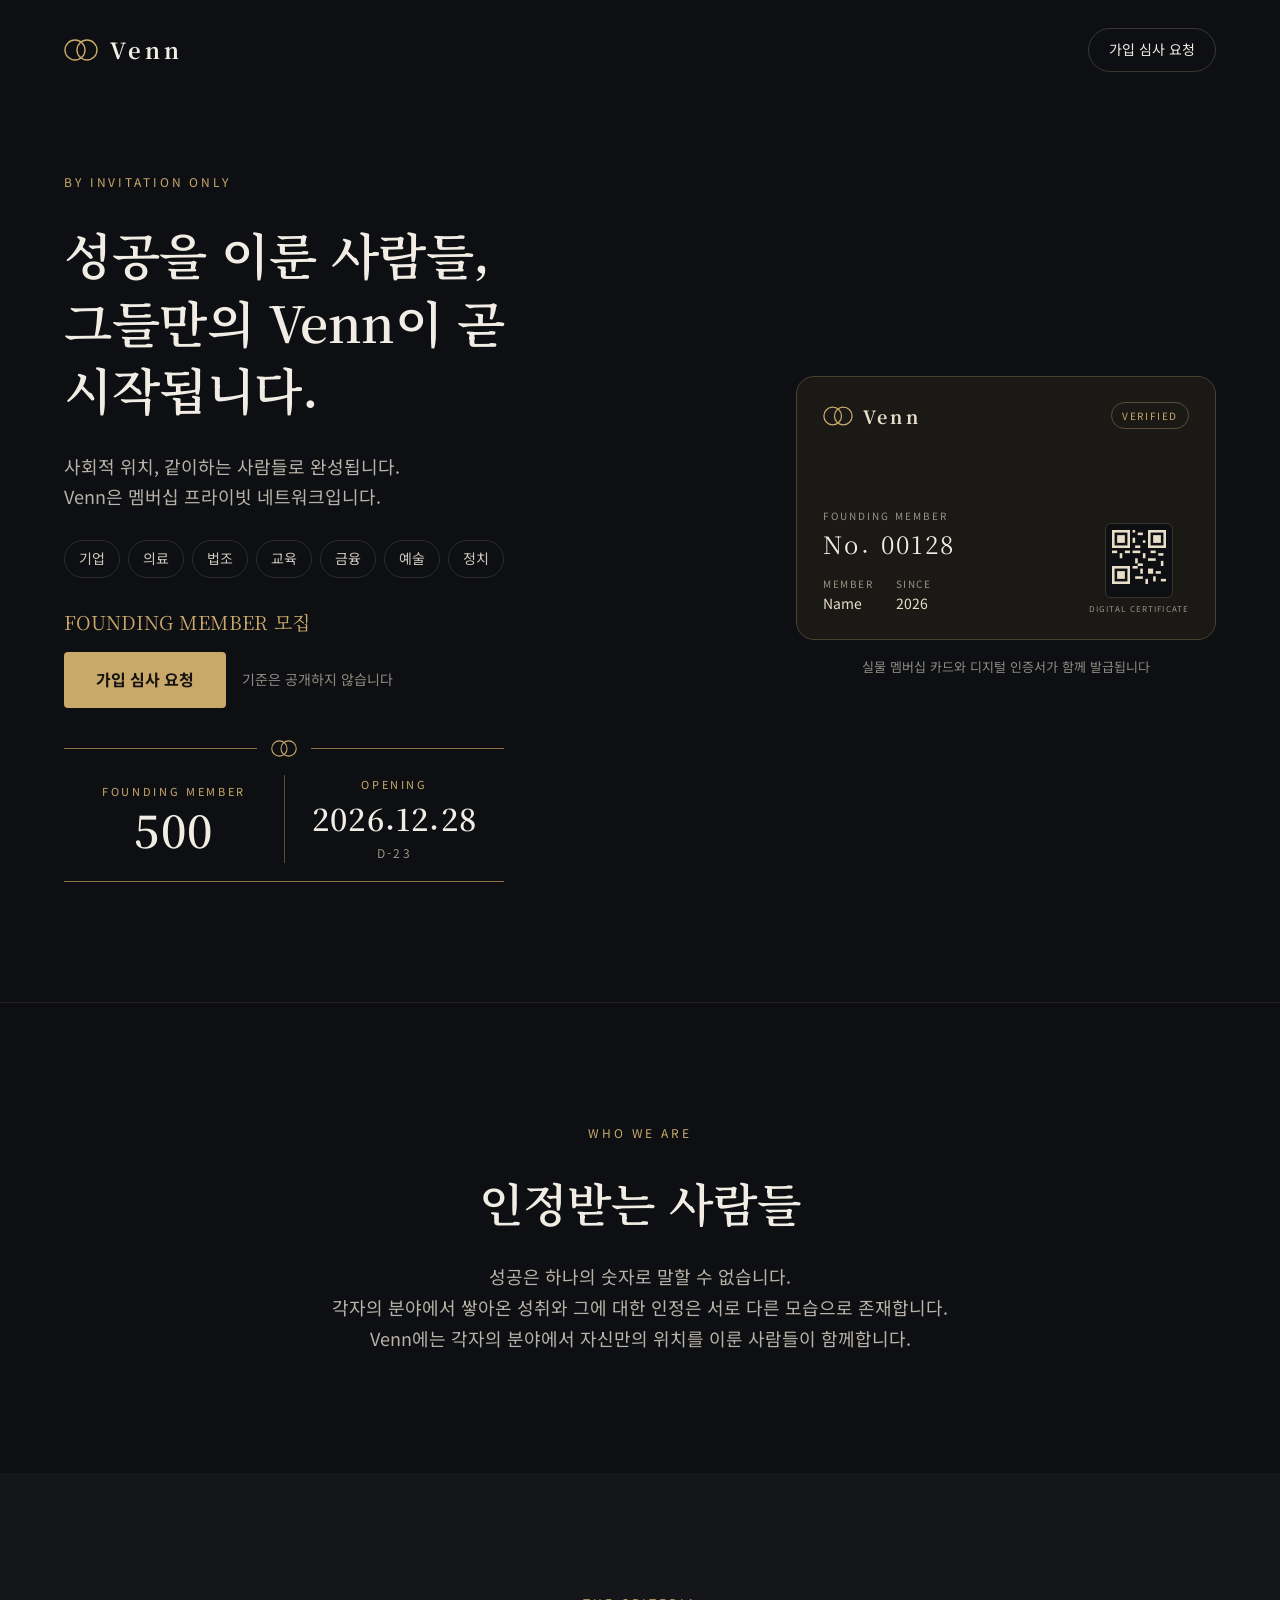
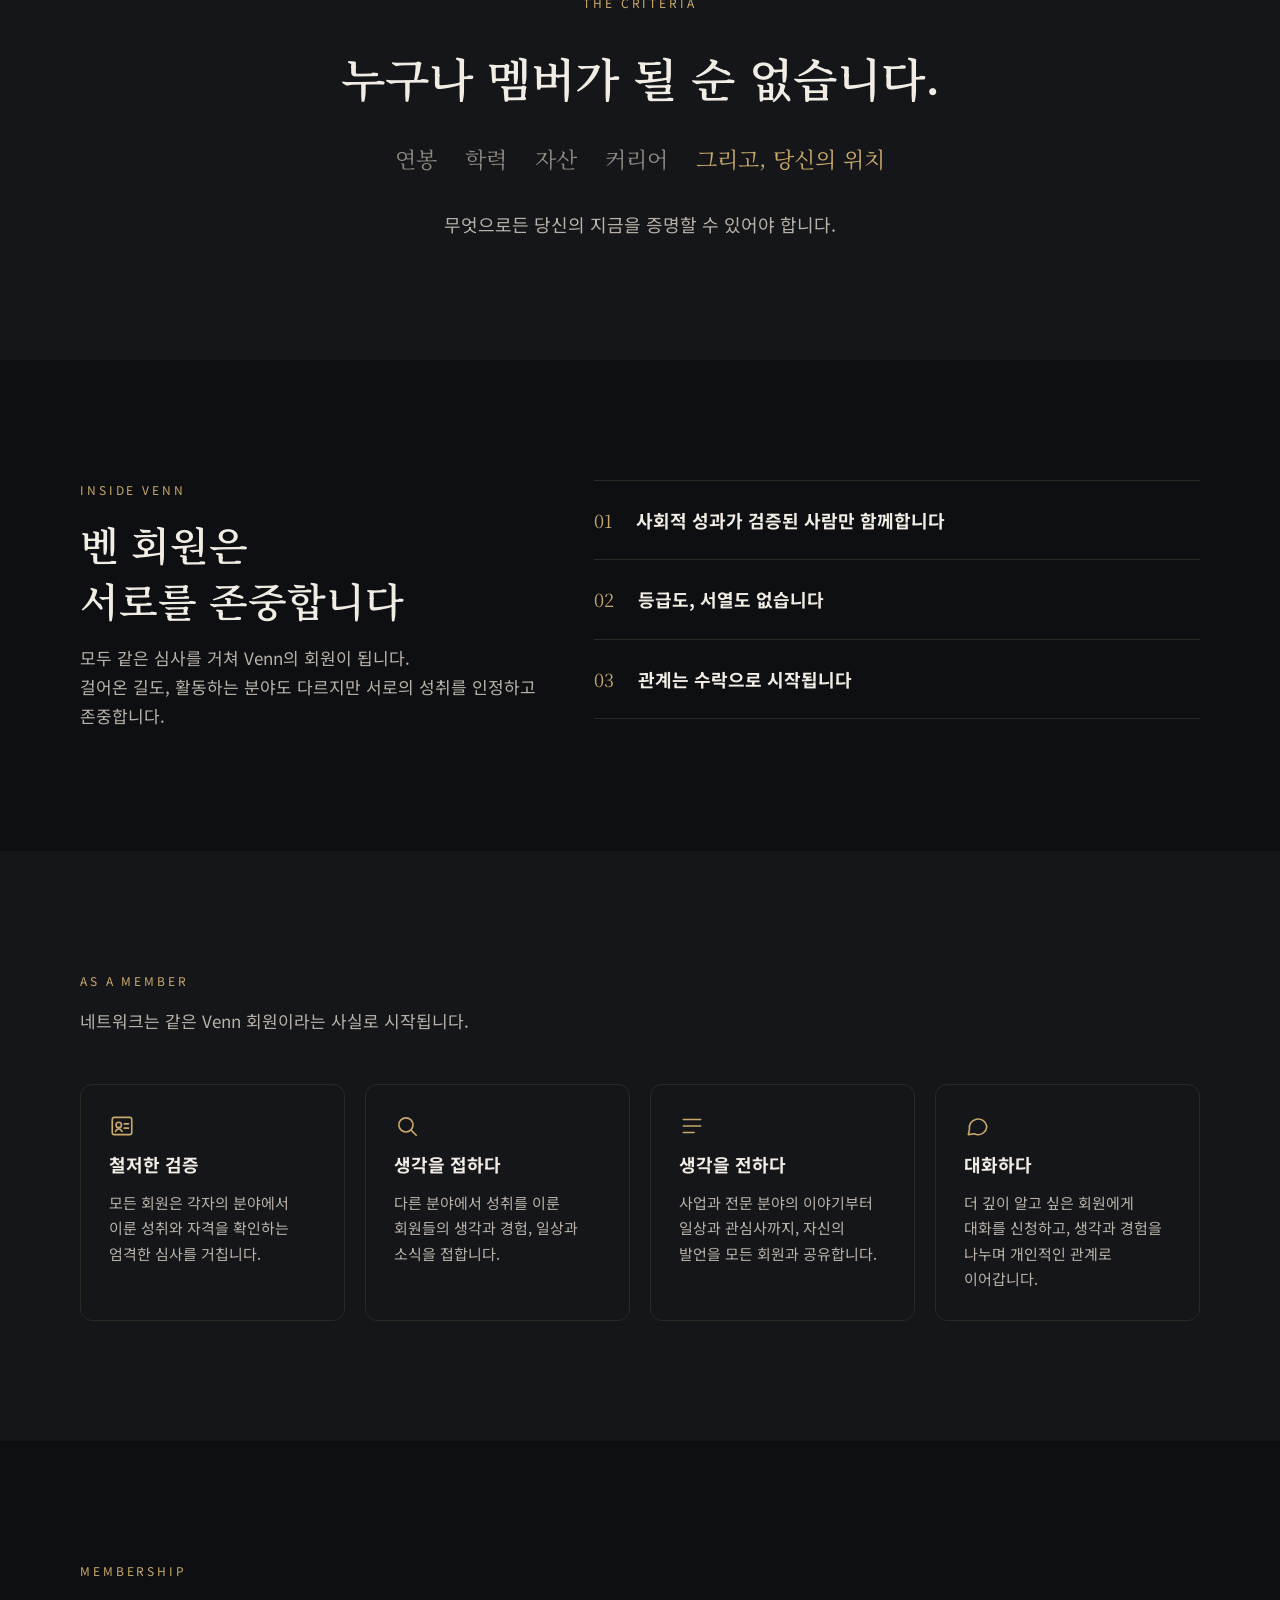
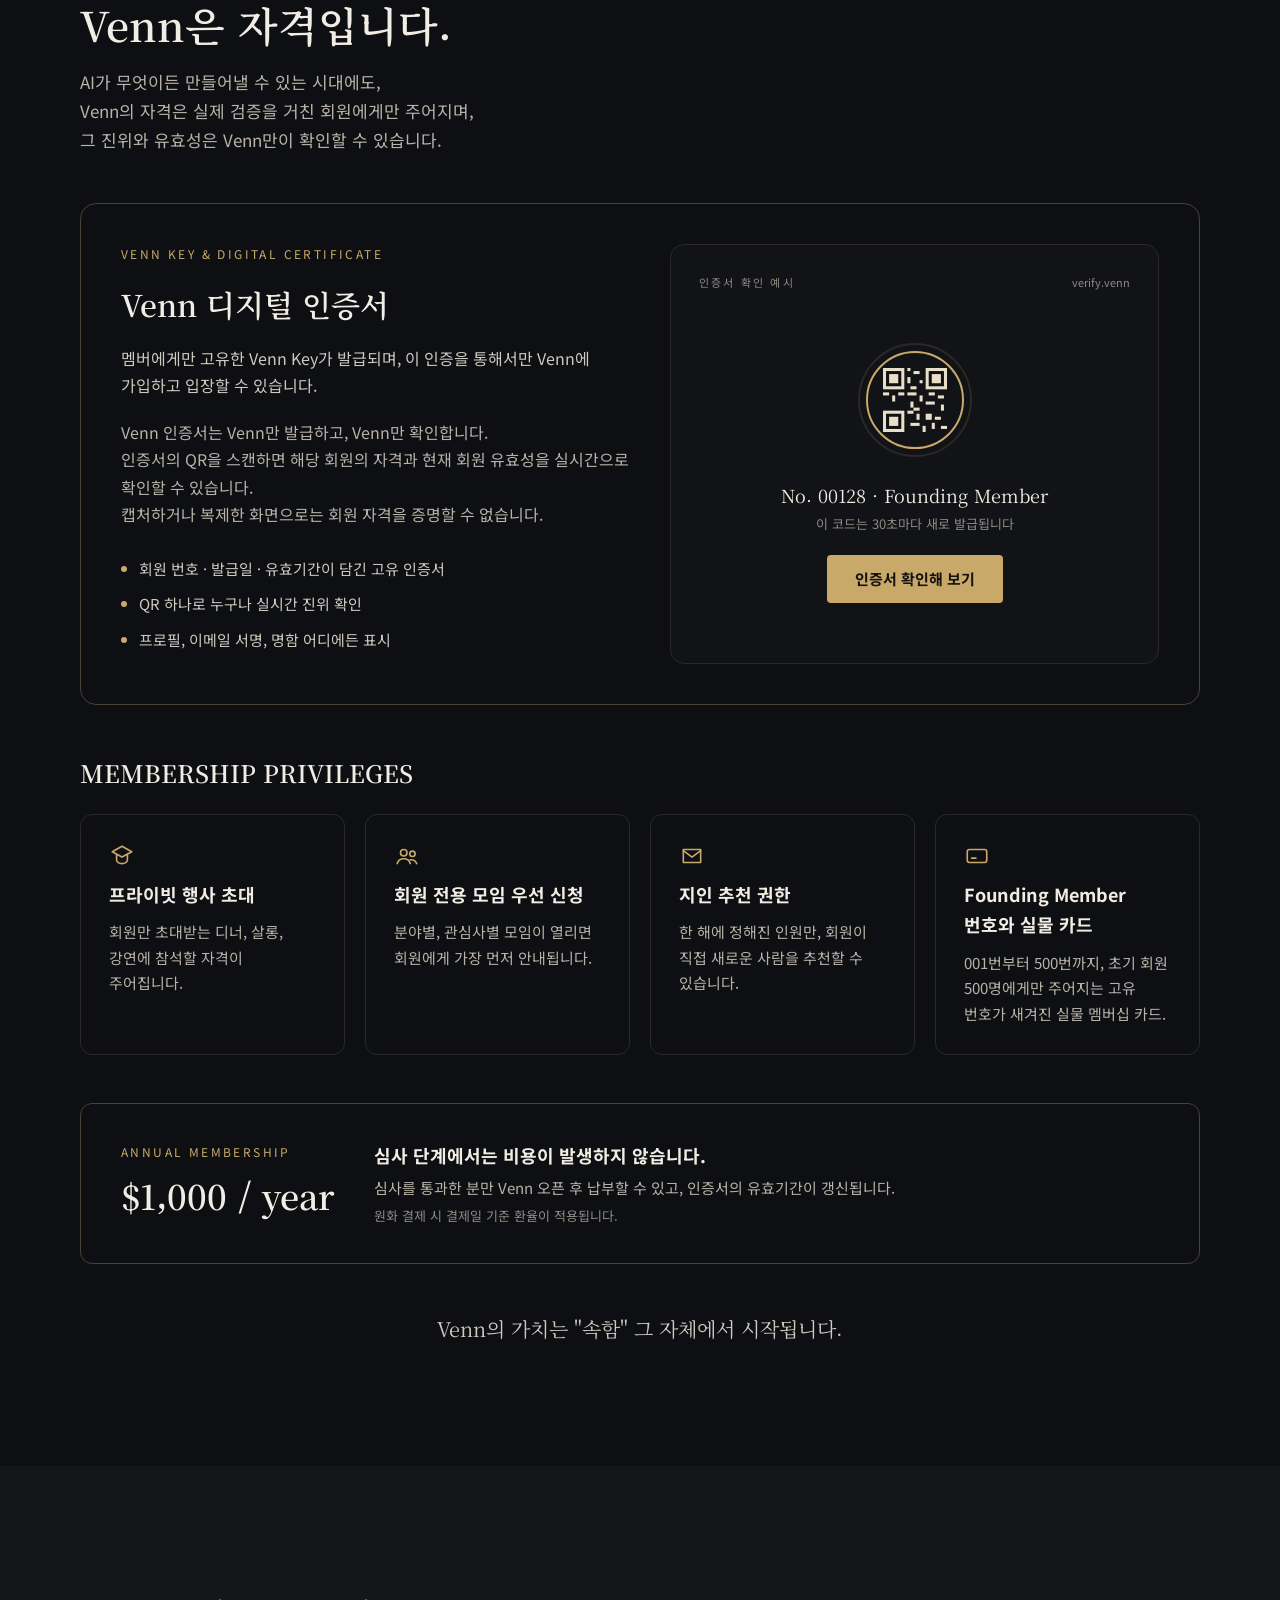
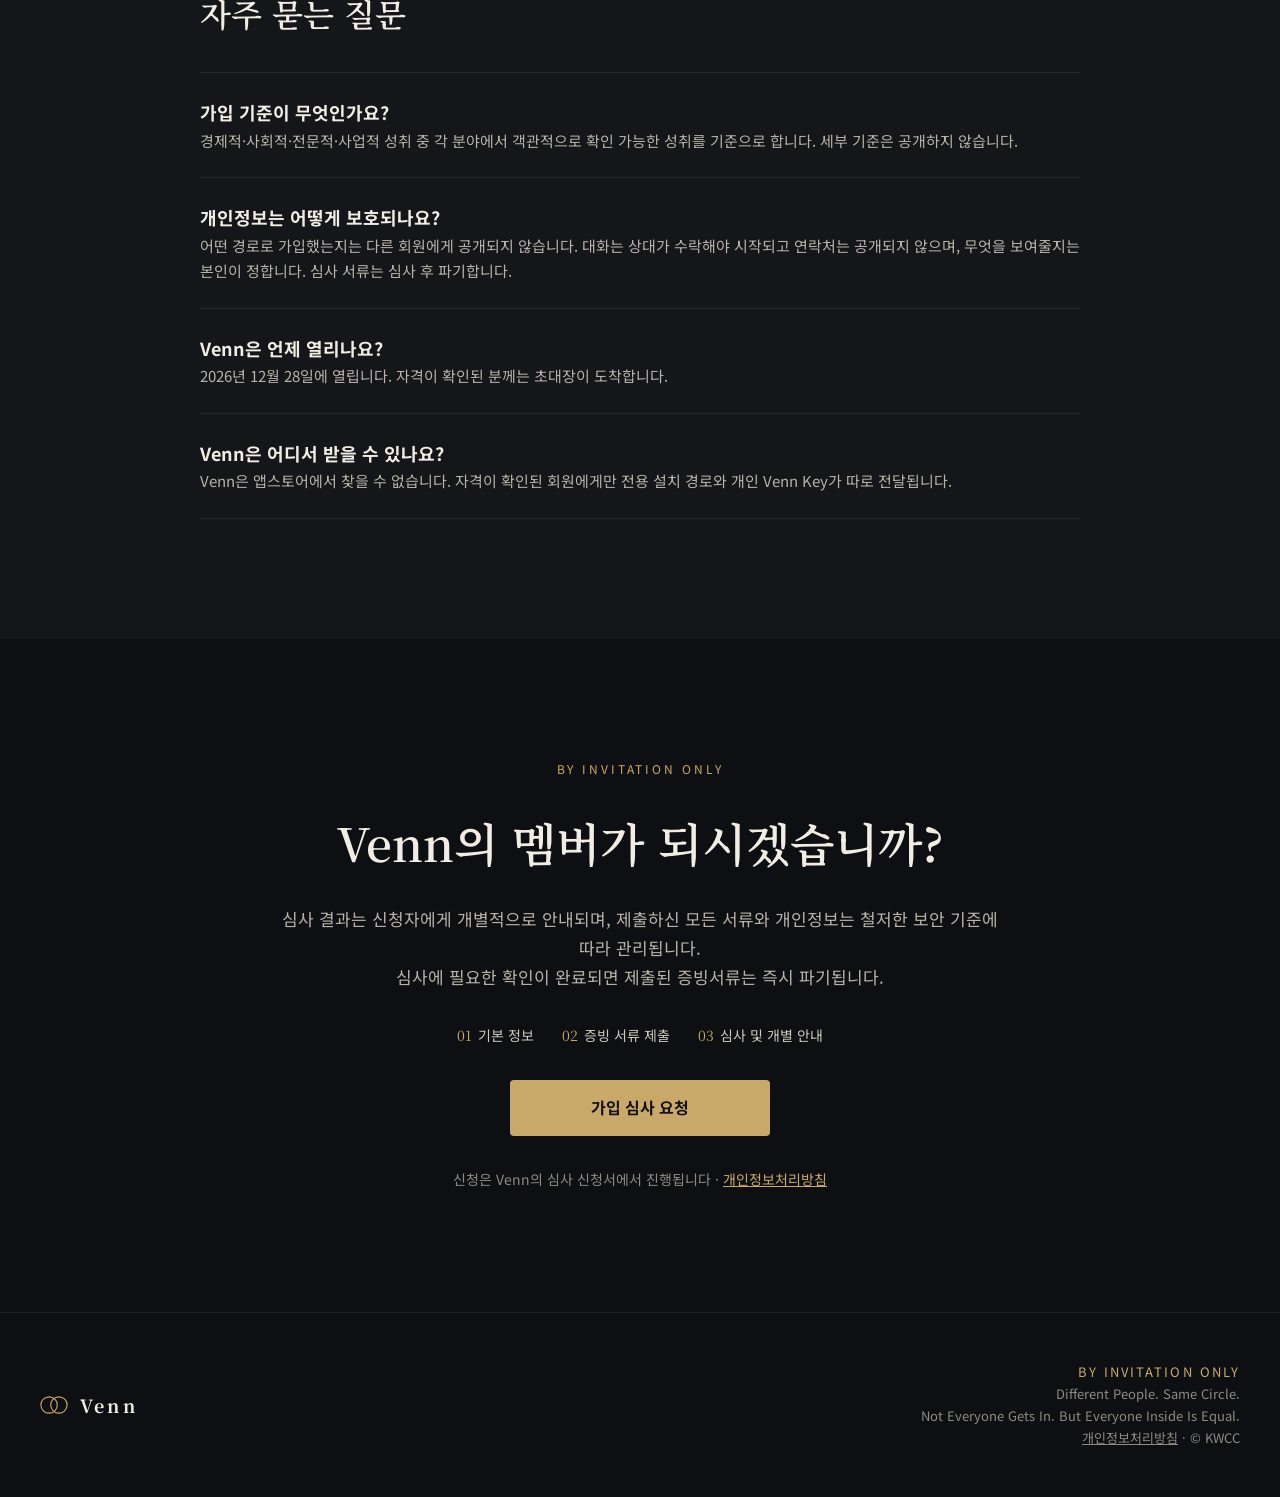
==== index.html @ 66884dec "Venn 랜딩페이지 첫 배포 - 랜딩(index), 신청 완료(thanks), 개인정보처리방침 초안(privacy) - 신청 버튼은 assets/main.js의 FORM_URL로 " ====
<!doctype html>
<html lang="ko">
<head>
<meta charset="utf-8">
<meta name="viewport" content="width=device-width, initial-scale=1">
<title>Venn — By Invitation Only</title>
<meta name="description" content="성공을 이룬 사람들, 그들만의 Venn이 곧 시작됩니다. Founding Member 500 · Opening 2026.12.28">
<meta property="og:type" content="website">
<meta property="og:title" content="Venn — By Invitation Only">
<meta property="og:description" content="성공을 이룬 사람들, 그들만의 Venn이 곧 시작됩니다.">
<meta name="theme-color" content="#0E0F12">
<link rel="icon" href="/assets/favicon.svg" type="image/svg+xml">
<link rel="preconnect" href="https://fonts.googleapis.com">
<link rel="preconnect" href="https://fonts.gstatic.com" crossorigin>
<link href="https://fonts.googleapis.com/css2?family=Noto+Sans+KR:wght@400;500;700&family=Noto+Serif+KR:wght@400;600;700&display=swap" rel="stylesheet">
<link rel="stylesheet" href="/assets/style.css">
<!-- [META PIXEL] 메타 픽셀 기본 코드를 여기에 붙여넣으세요 -->
</head>
<body>

<svg width="0" height="0" style="position:absolute" aria-hidden="true">
  <defs>
    <symbol id="venn" viewBox="0 0 34 22"><g fill="none" stroke="currentColor" stroke-width="1.4"><circle cx="11" cy="11" r="10"/><circle cx="23" cy="11" r="10"/></g></symbol>
    <symbol id="qr" viewBox="0 0 21 21"><g fill="#E9DFC9"><rect x="0" y="0" width="7" height="7"/><rect x="14" y="0" width="7" height="7"/><rect x="0" y="14" width="7" height="7"/><rect x="8" y="0" width="1" height="1"/><rect x="10" y="1" width="2" height="1"/><rect x="8" y="3" width="1" height="2"/><rect x="12" y="4" width="1" height="1"/><rect x="9" y="6" width="2" height="1"/><rect x="0" y="8" width="2" height="1"/><rect x="3" y="9" width="1" height="2"/><rect x="5" y="8" width="2" height="1"/><rect x="8" y="8" width="3" height="1"/><rect x="12" y="9" width="1" height="2"/><rect x="15" y="8" width="2" height="1"/><rect x="18" y="9" width="2" height="1"/><rect x="9" y="11" width="1" height="2"/><rect x="14" y="11" width="3" height="1"/><rect x="19" y="12" width="1" height="2"/><rect x="8" y="14" width="2" height="1"/><rect x="11" y="15" width="1" height="2"/><rect x="14" y="15" width="2" height="2"/><rect x="17" y="16" width="2" height="1"/><rect x="9" y="18" width="3" height="1"/><rect x="13" y="19" width="1" height="2"/><rect x="16" y="18" width="1" height="2"/><rect x="19" y="19" width="2" height="1"/><rect x="10" y="13" width="2" height="1"/></g><g fill="#101115"><rect x="1" y="1" width="5" height="5"/><rect x="15" y="1" width="5" height="5"/><rect x="1" y="15" width="5" height="5"/></g><g fill="#E9DFC9"><rect x="2" y="2" width="3" height="3"/><rect x="16" y="2" width="3" height="3"/><rect x="2" y="16" width="3" height="3"/></g></symbol>
    <symbol id="tick" viewBox="0 0 24 24"><path d="M5 12.5l4.5 4.5L19 7.5" fill="none" stroke="#15130F" stroke-width="3" stroke-linecap="round" stroke-linejoin="round"/></symbol>
  </defs>
</svg>

<header class="wrap header">
  <a class="logo" href="/" aria-label="Venn 홈"><svg width="34" height="22" style="color:var(--gold)" aria-hidden="true"><use href="#venn"/></svg><span>Venn</span></a>
  <a class="btn-ghost js-apply" href="#apply">가입 심사 요청</a>
</header>

<main>
<section class="wrap hero">
  <div class="hero-text">
    <div class="eyebrow">BY INVITATION ONLY</div>
    <h1>성공을 이룬 사람들,<br>그들만의 Venn이 곧 시작됩니다.</h1>
    <p class="lead" style="max-width:560px">사회적 위치, 같이하는 사람들로 완성됩니다.<br>Venn은 멤버십 프라이빗 네트워크입니다.</p>
    <div class="tags"><span>기업</span><span>의료</span><span>법조</span><span>교육</span><span>금융</span><span>예술</span><span>정치</span></div>
    <div class="cta">
      <span class="cta-title">FOUNDING MEMBER 모집</span>
      <div class="cta-row">
        <a class="btn js-apply" href="#apply">가입 심사 요청</a>
        <span class="note">기준은 공개하지 않습니다</span>
        <div class="plaque">
          <div class="plaque-top"><span class="gline"></span><svg width="26" height="17" style="color:var(--gold)" aria-hidden="true"><use href="#venn"/></svg><span class="gline"></span></div>
          <div class="plaque-grid">
            <div class="plaque-cell"><span class="plaque-label">FOUNDING MEMBER</span><span class="plaque-num">500</span></div>
            <div class="plaque-cell"><span class="plaque-label">OPENING</span><span class="plaque-date">2026.12.28</span><span class="plaque-dday" id="dday"></span></div>
          </div>
          <span class="gline" style="flex:none"></span>
        </div>
      </div>
    </div>
  </div>

  <div class="card-col">
    <div class="mcard" role="img" aria-label="Venn 멤버십 카드 예시">
      <div class="mcard-top">
        <div class="mcard-brand"><svg width="30" height="20" style="color:var(--gold)" aria-hidden="true"><use href="#venn"/></svg><span>Venn</span></div>
        <span class="badge">VERIFIED</span>
      </div>
      <div class="mcard-bottom">
        <div style="display:flex;flex-direction:column;gap:10px">
          <div style="display:flex;flex-direction:column"><span class="k" style="letter-spacing:.2em">FOUNDING MEMBER</span><span class="mno">No. 00128</span></div>
          <div style="display:flex;gap:22px">
            <div style="display:flex;flex-direction:column"><span class="k">MEMBER</span><span class="v">Name</span></div>
            <div style="display:flex;flex-direction:column"><span class="k">SINCE</span><span class="v">2026</span></div>
          </div>
        </div>
        <div style="display:flex;flex-direction:column;align-items:center;gap:4px">
          <div class="qrbox"><svg width="54" height="54" aria-hidden="true"><use href="#qr"/></svg></div>
          <span style="font-size:8px;letter-spacing:.14em;color:var(--dim2)">DIGITAL CERTIFICATE</span>
        </div>
      </div>
    </div>
    <span class="caption">실물 멤버십 카드와 디지털 인증서가 함께 발급됩니다</span>
  </div>
</section>

<section class="section top-line">
  <div class="center" style="max-width:880px;margin:0 auto;gap:28px">
    <div class="eyebrow">WHO WE ARE</div>
    <h2 class="h2">인정받는 사람들</h2>
    <p class="lead" style="max-width:660px">성공은 하나의 숫자로 말할 수 없습니다.<br>각자의 분야에서 쌓아온 성취와 그에 대한 인정은 서로 다른 모습으로 존재합니다.<br>Venn에는 각자의 분야에서 자신만의 위치를 이룬 사람들이 함께합니다.</p>
  </div>
</section>

<section class="section alt">
  <div class="center" style="max-width:880px;margin:0 auto;gap:32px">
    <div class="eyebrow">THE CRITERIA</div>
    <h2 class="h2">누구나 멤버가 될 순 없습니다.</h2>
    <div style="display:flex;flex-wrap:wrap;justify-content:center;gap:12px 28px;font-family:var(--serif);font-size:22px;color:var(--dim)">
      <span>연봉</span><span>학력</span><span>자산</span><span>커리어</span><span style="color:var(--gold)">그리고, 당신의 위치</span>
    </div>
    <p class="lead" style="max-width:640px">무엇으로든 당신의 지금을 증명할 수 있어야 합니다.</p>
  </div>
</section>

<section class="section">
  <div class="split">
    <div>
      <div class="eyebrow">INSIDE VENN</div>
      <h2 class="h2s">벤 회원은<br>서로를 존중합니다</h2>
      <p style="font-size:17px;color:var(--muted)">모두 같은 심사를 거쳐 Venn의 회원이 됩니다.<br>걸어온 길도, 활동하는 분야도 다르지만 서로의 성취를 인정하고 존중합니다.</p>
    </div>
    <div>
      <div class="prin"><span>01</span>사회적 성과가 검증된 사람만 함께합니다</div>
      <div class="prin"><span>02</span>등급도, 서열도 없습니다</div>
      <div class="prin"><span>03</span>관계는 수락으로 시작됩니다</div>
    </div>
  </div>
</section>

<section class="section alt">
  <div class="inner">
    <div style="display:flex;flex-direction:column;gap:16px;max-width:720px">
      <div class="eyebrow">AS A MEMBER</div>
      <p style="font-size:17px;color:var(--muted)">네트워크는 같은 Venn 회원이라는 사실로 시작됩니다.</p>
    </div>
    <div class="grid">
      <div class="fcard">
        <svg width="26" height="26" viewBox="0 0 24 24" fill="none" stroke="#C9A96A" stroke-width="1.5" stroke-linecap="round" stroke-linejoin="round" aria-hidden="true"><rect x="3" y="4" width="18" height="16" rx="2"/><circle cx="9" cy="11" r="2.5"/><path d="M14 10h4M14 14h4M6 17c.8-1.6 2-2.4 3-2.4s2.2.8 3 2.4"/></svg>
        <h3>철저한 검증</h3>
        <p>모든 회원은 각자의 분야에서 이룬 성취와 자격을 확인하는 엄격한 심사를 거칩니다.</p>
      </div>
      <div class="fcard">
        <svg width="26" height="26" viewBox="0 0 24 24" fill="none" stroke="#C9A96A" stroke-width="1.5" stroke-linecap="round" stroke-linejoin="round" aria-hidden="true"><circle cx="11" cy="11" r="6.5"/><path d="M16 16l4.5 4.5"/></svg>
        <h3>생각을 접하다</h3>
        <p>다른 분야에서 성취를 이룬 회원들의 생각과 경험, 일상과 소식을 접합니다.</p>
      </div>
      <div class="fcard">
        <svg width="26" height="26" viewBox="0 0 24 24" fill="none" stroke="#C9A96A" stroke-width="1.5" stroke-linecap="round" stroke-linejoin="round" aria-hidden="true"><path d="M4 6h16M4 12h16M4 18h10"/></svg>
        <h3>생각을 전하다</h3>
        <p>사업과 전문 분야의 이야기부터 일상과 관심사까지, 자신의 발언을 모든 회원과 공유합니다.</p>
      </div>
      <div class="fcard">
        <svg width="26" height="26" viewBox="0 0 24 24" fill="none" stroke="#C9A96A" stroke-width="1.5" stroke-linecap="round" stroke-linejoin="round" aria-hidden="true"><path d="M21 12a8 8 0 0 1-11.6 7.1L4 20l1-4.6A8 8 0 1 1 21 12z"/></svg>
        <h3>대화하다</h3>
        <p>더 깊이 알고 싶은 회원에게 대화를 신청하고, 생각과 경험을 나누며 개인적인 관계로 이어갑니다.</p>
      </div>
    </div>
  </div>
</section>

<section class="section" id="membership">
  <div class="inner">
    <div style="display:flex;flex-direction:column;gap:16px;max-width:760px">
      <div class="eyebrow">MEMBERSHIP</div>
      <h2 class="h2s" style="font-size:clamp(28px,3.2vw,42px);line-height:1.35">Venn은 자격입니다.</h2>
      <p style="font-size:17px;color:var(--muted)">AI가 무엇이든 만들어낼 수 있는 시대에도,<br>Venn의 자격은 실제 검증을 거친 회원에게만 주어지며,<br>그 진위와 유효성은 Venn만이 확인할 수 있습니다.</p>
    </div>

    <div class="cert">
      <div class="cert-text">
        <div style="font-size:12px;letter-spacing:.2em;color:var(--gold)">VENN KEY &amp; DIGITAL CERTIFICATE</div>
        <h3>Venn 디지털 인증서</h3>
        <p style="color:var(--ink2)">멤버에게만 고유한 Venn Key가 발급되며, 이 인증을 통해서만 Venn에 가입하고 입장할 수 있습니다.</p>
        <p class="muted">Venn 인증서는 Venn만 발급하고, Venn만 확인합니다.<br>인증서의 QR을 스캔하면 해당 회원의 자격과 현재 회원 유효성을 실시간으로 확인할 수 있습니다.<br>캡처하거나 복제한 화면으로는 회원 자격을 증명할 수 없습니다.</p>
        <div class="bullets">
          <div>회원 번호 · 발급일 · 유효기간이 담긴 고유 인증서</div>
          <div>QR 하나로 누구나 실시간 진위 확인</div>
          <div>프로필, 이메일 서명, 명함 어디에든 표시</div>
        </div>
      </div>

      <div class="demo" aria-live="polite">
        <div class="demo-head"><span>인증서 확인 예시</span><span>verify.venn</span></div>

        <div class="phase centered vn-in" data-phase="idle">
          <div class="ring-wrap">
            <svg class="ring" width="120" height="120" viewBox="0 0 120 120" aria-hidden="true"><circle cx="60" cy="60" r="56" fill="none" stroke="#2A2925" stroke-width="2"/><circle class="vn-ring" cx="60" cy="60" r="48" fill="none" stroke="#C9A96A" stroke-width="2" stroke-dasharray="302" stroke-linecap="round" transform="rotate(-90 60 60)"/></svg>
            <svg width="64" height="64" aria-hidden="true"><use href="#qr"/></svg>
          </div>
          <div style="text-align:center;display:flex;flex-direction:column;gap:2px">
            <span class="serif" style="font-size:18px">No. 00128 · Founding Member</span>
            <span style="font-size:13px;color:var(--dim)">이 코드는 30초마다 새로 발급됩니다</span>
          </div>
          <button type="button" class="btn-sm" id="verifyBtn">인증서 확인해 보기</button>
        </div>

        <div class="phase centered" data-phase="progress" hidden>
          <div class="ring-wrap">
            <div id="scanView" style="position:relative;width:120px;height:120px;display:flex;align-items:center;justify-content:center">
              <svg width="64" height="64" style="opacity:.55" aria-hidden="true"><use href="#qr"/></svg>
              <div class="scanline"></div>
            </div>
            <svg id="mergeView" width="110" height="72" viewBox="0 0 34 22" aria-hidden="true" hidden><defs><clipPath id="vnClipA"><circle cx="11" cy="11" r="10"/></clipPath></defs><circle class="vn-fill" cx="23" cy="11" r="10" fill="#C9A96A" clip-path="url(#vnClipA)"/><circle class="vn-l" cx="11" cy="11" r="10" fill="none" stroke="#C9A96A" stroke-width="0.9"/><circle class="vn-r" cx="23" cy="11" r="10" fill="none" stroke="#C9A96A" stroke-width="0.9"/></svg>
          </div>
          <span id="statusText" style="font-size:15px;color:var(--ink2)">Venn에서 확인하는 중…</span>
          <div class="checks">
            <div class="check" data-step="1"><i><svg width="12" height="12" aria-hidden="true"><use href="#tick"/></svg></i>발급처 확인 · Venn</div>
            <div class="check" data-step="2"><i><svg width="12" height="12" aria-hidden="true"><use href="#tick"/></svg></i>회원 키 일치</div>
            <div class="check" data-step="3"><i><svg width="12" height="12" aria-hidden="true"><use href="#tick"/></svg></i>자격 유효기간 확인</div>
          </div>
        </div>

        <div class="phase vn-in" data-phase="done" hidden>
          <div class="center" style="gap:10px">
            <svg width="84" height="54" viewBox="0 0 34 22" aria-hidden="true"><defs><clipPath id="vnClipB"><circle cx="11" cy="11" r="10"/></clipPath></defs><circle cx="23" cy="11" r="10" fill="#C9A96A" clip-path="url(#vnClipB)"/><circle cx="11" cy="11" r="10" fill="none" stroke="#C9A96A" stroke-width="0.9"/><circle cx="23" cy="11" r="10" fill="none" stroke="#C9A96A" stroke-width="0.9"/></svg>
            <span class="serif" style="font-size:24px;font-weight:600">유효한 Venn 회원입니다</span>
          </div>
          <div class="rows">
            <div><span>회원 번호</span><span>No. 00128</span></div>
            <div><span>자격</span><span>Founding Member</span></div>
            <div><span>유효기간</span><span>2027.11 까지 (예시)</span></div>
            <div><span>확인 시각</span><span id="nowText" style="color:var(--gold2);font-variant-numeric:tabular-nums"></span></div>
          </div>
          <div style="display:flex;flex-wrap:wrap;gap:10px;justify-content:center">
            <button type="button" class="pill" id="fakeBtn">캡처한 인증서라면?</button>
            <button type="button" class="linkbtn" id="resetBtn">처음으로</button>
          </div>
        </div>

        <div class="phase vn-in" data-phase="fake" hidden>
          <div class="center" style="gap:10px">
            <svg width="84" height="54" viewBox="0 0 34 22" fill="none" stroke="#5C5850" stroke-width="0.9" stroke-dasharray="2 1.5" aria-hidden="true"><circle cx="11" cy="11" r="10"/><circle cx="23" cy="11" r="10"/></svg>
            <span class="serif" style="font-size:24px;font-weight:600;color:#A9A39A">확인할 수 없는 인증서입니다</span>
            <span style="font-size:14px;color:var(--dim)">만료된 코드 · 캡처한 화면으로는 증명되지 않습니다</span>
          </div>
          <div class="rows fake">
            <div><span>발급처</span><span>확인 불가</span></div>
            <div><span>회원 키</span><span>일치하지 않음</span></div>
            <div><span>확인 시각</span><span>—</span></div>
          </div>
          <div style="display:flex;justify-content:center"><button type="button" class="pill" id="realBtn">진짜 인증서로 돌아가기</button></div>
        </div>
      </div>
    </div>

    <div style="display:flex;flex-direction:column;gap:20px">
      <h3 class="serif" style="font-size:24px;font-weight:600">MEMBERSHIP PRIVILEGES</h3>
      <div class="grid">
        <div class="fcard">
          <svg width="26" height="26" viewBox="0 0 24 24" fill="none" stroke="#C9A96A" stroke-width="1.5" stroke-linecap="round" stroke-linejoin="round" aria-hidden="true"><path d="M3 8l9-5 9 5-9 5-9-5z"/><path d="M7 10.5V16c0 1.5 2.2 3 5 3s5-1.5 5-3v-5.5"/></svg>
          <h4>프라이빗 행사 초대</h4>
          <p>회원만 초대받는 디너, 살롱, 강연에 참석할 자격이 주어집니다.</p>
        </div>
        <div class="fcard">
          <svg width="26" height="26" viewBox="0 0 24 24" fill="none" stroke="#C9A96A" stroke-width="1.5" stroke-linecap="round" stroke-linejoin="round" aria-hidden="true"><circle cx="9" cy="9" r="3"/><circle cx="17" cy="10" r="2.5"/><path d="M3 19c.8-3 3.2-4.5 6-4.5s5.2 1.5 6 4.5M15 15.5c2.6-.3 4.8.9 6 3.5"/></svg>
          <h4>회원 전용 모임 우선 신청</h4>
          <p>분야별, 관심사별 모임이 열리면 회원에게 가장 먼저 안내됩니다.</p>
        </div>
        <div class="fcard">
          <svg width="26" height="26" viewBox="0 0 24 24" fill="none" stroke="#C9A96A" stroke-width="1.5" stroke-linecap="round" stroke-linejoin="round" aria-hidden="true"><path d="M4 6h16v12H4z"/><path d="M4 7l8 6 8-6"/></svg>
          <h4>지인 추천 권한</h4>
          <p>한 해에 정해진 인원만, 회원이 직접 새로운 사람을 추천할 수 있습니다.</p>
        </div>
        <div class="fcard">
          <svg width="26" height="26" viewBox="0 0 24 24" fill="none" stroke="#C9A96A" stroke-width="1.5" stroke-linecap="round" stroke-linejoin="round" aria-hidden="true"><rect x="3" y="6" width="18" height="12" rx="2"/><path d="M7 14h4"/></svg>
          <h4>Founding Member 번호와 실물 카드</h4>
          <p>001번부터 500번까지, 초기 회원 500명에게만 주어지는 고유 번호가 새겨진 실물 멤버십 카드.</p>
        </div>
      </div>
    </div>

    <div class="fee">
      <div style="display:flex;flex-direction:column;gap:4px">
        <span style="font-size:12px;letter-spacing:.2em;color:var(--gold)">ANNUAL MEMBERSHIP</span>
        <span class="fee-price">$1,000 / year</span>
      </div>
      <div class="fee-desc">
        <span style="font-size:18px;font-weight:700">심사 단계에서는 비용이 발생하지 않습니다.</span>
        <span class="muted" style="font-size:15px">심사를 통과한 분만 Venn 오픈 후 납부할 수 있고, 인증서의 유효기간이 갱신됩니다.</span>
        <span style="color:var(--dim);font-size:13px">원화 결제 시 결제일 기준 환율이 적용됩니다.</span>
      </div>
    </div>
    <p class="serif" style="text-align:center;font-size:20px;color:var(--ink2)">Venn의 가치는 "속함" 그 자체에서 시작됩니다.</p>
  </div>
</section>

<section class="section alt">
  <div class="faq">
    <h2 class="serif" style="font-weight:600;font-size:32px">자주 묻는 질문</h2>
    <div>
      <div class="faq-item"><h3>가입 기준이 무엇인가요?</h3><p>경제적·사회적·전문적·사업적 성취 중 각 분야에서 객관적으로 확인 가능한 성취를 기준으로 합니다. 세부 기준은 공개하지 않습니다.</p></div>
      <div class="faq-item"><h3>개인정보는 어떻게 보호되나요?</h3><p>어떤 경로로 가입했는지는 다른 회원에게 공개되지 않습니다. 대화는 상대가 수락해야 시작되고 연락처는 공개되지 않으며, 무엇을 보여줄지는 본인이 정합니다. 심사 서류는 심사 후 파기합니다.</p></div>
      <div class="faq-item"><h3>Venn은 언제 열리나요?</h3><p>2026년 12월 28일에 열립니다. 자격이 확인된 분께는 초대장이 도착합니다.</p></div>
      <div class="faq-item"><h3>Venn은 어디서 받을 수 있나요?</h3><p>Venn은 앱스토어에서 찾을 수 없습니다. 자격이 확인된 회원에게만 전용 설치 경로와 개인 Venn Key가 따로 전달됩니다.</p></div>
    </div>
  </div>
</section>

<section class="section" id="apply">
  <div class="apply">
    <div class="eyebrow">BY INVITATION ONLY</div>
    <h2 class="h2">Venn의 멤버가 되시겠습니까?</h2>
    <p class="muted" style="font-size:17px">심사 결과는 신청자에게 개별적으로 안내되며, 제출하신 모든 서류와 개인정보는 철저한 보안 기준에 따라 관리됩니다.<br>심사에 필요한 확인이 완료되면 제출된 증빙서류는 즉시 파기됩니다.</p>
    <div class="steps"><span><b>01</b>기본 정보</span><span><b>02</b>증빙 서류 제출</span><span><b>03</b>심사 및 개별 안내</span></div>
    <a class="btn js-apply" href="#apply" style="min-width:260px">가입 심사 요청</a>
    <span class="note">신청은 Venn의 심사 신청서에서 진행됩니다 · <a href="/privacy.html">개인정보처리방침</a></span>
  </div>
</section>
</main>

<footer class="footer">
  <div class="wrap">
    <a class="logo" href="/" aria-label="Venn 홈"><svg width="28" height="18" style="color:var(--gold)" aria-hidden="true"><use href="#venn"/></svg><span style="font-size:18px">Venn</span></a>
    <div class="footer-right">
      <span style="color:var(--gold);letter-spacing:.16em">BY INVITATION ONLY</span>
      <span>Different People. Same Circle.</span>
      <span>Not Everyone Gets In. But Everyone Inside Is Equal.</span>
      <span><a href="/privacy.html">개인정보처리방침</a> · © KWCC</span>
    </div>
  </div>
</footer>

<script src="/assets/main.js"></script>
</body>
</html>
---- assets/style.css ----
:root{
  --bg:#0E0F12; --bg2:#15161A; --panel:#121317; --card:#1A1916;
  --ink:#F2EDE4; --ink2:#CFC9BF; --muted:#B8B2A8; --dim:#8F8A82; --dim2:#9A9384;
  --gold:#C9A96A; --gold2:#E3C88F; --line:#2A2925; --line2:#3A3833; --goldline:#4A4232; --goldline2:#5A4E36;
  --serif:'Noto Serif KR',serif; --sans:'Noto Sans KR',system-ui,sans-serif;
}
*{box-sizing:border-box}
html{scroll-behavior:smooth}
body{margin:0;background:var(--bg);color:var(--ink);font-family:var(--sans);font-size:16px;line-height:1.7;overflow-x:hidden;word-break:keep-all;overflow-wrap:anywhere;-webkit-font-smoothing:antialiased}
a{color:var(--gold)}a:hover{color:var(--gold2)}
a:focus-visible,button:focus-visible{outline:2px solid var(--gold);outline-offset:2px}
h1,h2,h3,h4,p{margin:0}
.serif{font-family:var(--serif)}
.eyebrow{font-size:12px;letter-spacing:.24em;color:var(--gold)}
.muted{color:var(--muted)}
.wrap{max-width:1200px;margin:0 auto;padding:0 24px}
.section{padding:120px 24px}
.section.alt{background:var(--bg2)}
.section.top-line{border-top:1px solid #22211E}
.center{text-align:center;display:flex;flex-direction:column;align-items:center}
.h2{font-family:var(--serif);font-weight:600;font-size:clamp(30px,3.6vw,46px);line-height:1.35}
.h2s{font-family:var(--serif);font-weight:600;font-size:clamp(28px,3.2vw,40px);line-height:1.4}
.lead{font-size:18px;color:var(--muted)}

/* header */
.header{display:flex;justify-content:space-between;align-items:center;gap:16px;flex-wrap:wrap;padding-top:28px;padding-bottom:28px}
.logo{display:flex;align-items:center;gap:12px;text-decoration:none;color:var(--ink)}
.logo span{font-family:var(--serif);font-size:22px;font-weight:700;letter-spacing:.18em}
.btn-ghost{display:inline-flex;align-items:center;min-height:44px;padding:0 20px;border:1px solid var(--line2);border-radius:999px;color:var(--ink);text-decoration:none;font-size:14px}
.btn-ghost:hover{color:var(--ink);border-color:var(--gold)}
.btn{display:inline-flex;align-items:center;justify-content:center;min-height:56px;padding:0 32px;background:var(--gold);color:#15130F;border:0;border-radius:4px;font-weight:700;font-size:16px;text-decoration:none;font-family:inherit;cursor:pointer}
.btn:hover{color:#15130F;background:var(--gold2)}

/* hero */
.hero{display:flex;flex-wrap:wrap;gap:64px;align-items:center;padding-top:72px;padding-bottom:120px}
.hero-text{flex:1 1 500px;min-width:0;display:flex;flex-direction:column;gap:28px}
.hero h1{font-family:var(--serif);font-weight:600;font-size:clamp(32px,3.9vw,52px);line-height:1.35;letter-spacing:-.01em}
.tags{display:flex;flex-wrap:wrap;gap:8px}
.tags span{padding:6px 14px;border:1px solid #2E2C28;border-radius:999px;font-size:14px;color:var(--ink2)}
.cta{display:flex;flex-direction:column;gap:14px}
.cta-row{display:flex;flex-wrap:wrap;gap:16px;align-items:center}
.cta-title{font-family:var(--serif);font-size:19px;color:var(--gold)}
.note{font-size:14px;color:var(--dim)}

/* plaque */
.plaque{flex-basis:100%;max-width:440px;margin-top:16px;display:flex;flex-direction:column;gap:18px}
.plaque-top{display:flex;align-items:center;gap:14px}
.gline{flex:1;height:1px;background:#8A7448;display:block;transform-origin:center;animation:vnLine .9s ease-out both}
.plaque-grid{display:grid;grid-template-columns:repeat(2,minmax(0,1fr));align-items:center;animation:vnRise .7s ease-out .5s both}
.plaque-cell{display:flex;flex-direction:column;align-items:center;gap:2px;padding:0 12px}
.plaque-cell+.plaque-cell{border-left:1px solid var(--goldline2)}
.plaque-label{font-size:11px;letter-spacing:.24em;color:var(--gold)}
.plaque-num{font-family:var(--serif);font-size:clamp(34px,4vw,44px);font-weight:600;letter-spacing:.04em;line-height:1.2}
.plaque-date{font-family:var(--serif);font-size:clamp(22px,2.6vw,30px);font-weight:600;letter-spacing:.04em;line-height:1.5}
.plaque-dday{font-size:12px;letter-spacing:.2em;color:var(--dim2);font-variant-numeric:tabular-nums}

/* member card */
.card-col{flex:0 1 420px;min-width:280px;max-width:440px;display:flex;flex-direction:column;gap:16px;align-items:center}
.mcard{width:100%;aspect-ratio:1.586;background:var(--card);border:1px solid var(--goldline);border-radius:18px;padding:24px 26px;display:flex;flex-direction:column;justify-content:space-between}
.mcard-top{display:flex;justify-content:space-between;align-items:center}
.mcard-brand{display:flex;align-items:center;gap:10px}
.mcard-brand span{font-family:var(--serif);font-size:18px;font-weight:700;letter-spacing:.18em;color:#E9DFC9}
.badge{font-size:10px;letter-spacing:.16em;color:var(--gold);border:1px solid var(--goldline2);padding:4px 10px;border-radius:999px}
.mcard-bottom{display:flex;justify-content:space-between;align-items:flex-end;gap:12px}
.k{font-size:10px;letter-spacing:.16em;color:var(--dim2)}
.v{font-size:14px;color:#E9DFC9}
.mno{font-family:var(--serif);font-size:24px;letter-spacing:.1em}
.qrbox{background:var(--bg);padding:6px;border-radius:6px;border:1px solid #3A3426}
.caption{font-size:13px;color:var(--dim);text-align:center}

/* principles */
.split{max-width:1120px;margin:0 auto;display:flex;flex-wrap:wrap;gap:48px}
.split>div:first-child{flex:1 1 340px;min-width:0;display:flex;flex-direction:column;gap:16px}
.split>div:last-child{flex:1 1 480px;min-width:0;display:flex;flex-direction:column}
.prin{padding:24px 0;border-top:1px solid var(--line);display:flex;gap:24px;font-size:18px;font-weight:700}
.prin:last-child{border-bottom:1px solid var(--line)}
.prin span{font-family:var(--serif);color:var(--gold);font-weight:400}

/* cards */
.inner{max-width:1120px;margin:0 auto;display:flex;flex-direction:column;gap:48px}
.grid{display:grid;grid-template-columns:repeat(auto-fit,minmax(240px,1fr));gap:20px}
.fcard{border:1px solid var(--line);border-radius:12px;padding:28px;display:flex;flex-direction:column;gap:10px}
.fcard h3,.fcard h4{font-size:18px;font-weight:700}
.fcard p{color:var(--muted);font-size:15px}

/* certificate */
.cert{border:1px solid var(--goldline);border-radius:16px;padding:clamp(20px,5vw,40px);display:flex;flex-wrap:wrap;gap:clamp(24px,4vw,40px);align-items:stretch}
.cert-text{flex:1 1 380px;min-width:0;display:flex;flex-direction:column;gap:20px}
.cert-text h3{font-family:var(--serif);font-size:30px;font-weight:600;line-height:1.35}
.bullets{display:flex;flex-direction:column;gap:10px;padding-top:8px}
.bullets div{display:flex;gap:12px;align-items:center;font-size:15px;color:var(--ink2)}
.bullets div::before{content:"";width:6px;height:6px;border-radius:999px;background:var(--gold);flex:none}
.demo{flex:1 1 360px;min-width:0;min-height:420px;background:var(--panel);border:1px solid var(--line);border-radius:14px;padding:clamp(18px,4vw,28px);display:flex;flex-direction:column;gap:16px}
.demo-head{display:flex;justify-content:space-between;align-items:center;font-size:11px;color:var(--dim)}
.demo-head span:first-child{letter-spacing:.2em}
.phase{flex:1;display:flex;flex-direction:column;gap:20px;justify-content:center}
.phase[hidden]{display:none}
.phase.centered{align-items:center}
.ring-wrap{position:relative;width:120px;height:120px;display:flex;align-items:center;justify-content:center;overflow:hidden}
.ring-wrap>svg.ring{position:absolute;inset:0}
.scanline{position:absolute;left:8px;right:8px;top:0;height:2px;background:var(--gold);animation:vnScan .8s ease-in-out both}
.checks{display:flex;flex-direction:column;gap:12px;min-width:220px}
.check{display:flex;gap:12px;align-items:center;font-size:15px;color:#5C5850;transition:color .3s}
.check i{width:20px;height:20px;border-radius:999px;display:inline-flex;align-items:center;justify-content:center;border:1px solid var(--line2);transition:background .3s}
.check.on{color:var(--ink)}
.check.on i{background:var(--gold);border-color:var(--gold)}
.rows{border-top:1px solid var(--line);display:flex;flex-direction:column}
.rows div{display:flex;justify-content:space-between;padding:10px 0;border-bottom:1px solid var(--line);font-size:14px}
.rows div span:first-child{color:var(--dim)}
.rows.fake{color:#7E7A74}
.rows.fake div span:first-child{color:inherit}
.pill{min-height:44px;padding:0 18px;background:transparent;border:1px solid var(--line2);border-radius:999px;color:var(--ink2);font-size:14px;font-family:inherit;cursor:pointer}
.linkbtn{min-height:44px;padding:0 18px;background:transparent;border:0;color:var(--dim);font-size:14px;font-family:inherit;cursor:pointer}
.btn-sm{min-height:48px;padding:0 28px;background:var(--gold);color:#15130F;border:0;border-radius:4px;font-size:15px;font-weight:700;font-family:inherit;cursor:pointer}

/* fee */
.fee{border:1px solid var(--goldline);border-radius:12px;padding:clamp(24px,5vw,36px) clamp(20px,5vw,40px);display:flex;flex-wrap:wrap;gap:20px 40px;align-items:center;justify-content:space-between}
.fee-price{font-family:var(--serif);font-size:34px;font-weight:600}
.fee-desc{flex:1 1 380px;min-width:0;display:flex;flex-direction:column;gap:4px}

/* faq */
.faq{max-width:880px;margin:0 auto;display:flex;flex-direction:column;gap:32px}
.faq-item{padding:24px 0;border-top:1px solid var(--line)}
.faq-item:last-child{border-bottom:1px solid var(--line)}
.faq-item h3{font-size:18px;font-weight:700}
.faq-item p{color:var(--muted);font-size:15px}

/* apply */
.apply{max-width:720px;margin:0 auto;display:flex;flex-direction:column;gap:32px;align-items:center;text-align:center}
.steps{display:flex;flex-wrap:wrap;justify-content:center;gap:10px 28px;font-size:14px;color:var(--ink2)}
.steps span b{font-family:var(--serif);color:var(--gold);font-weight:400;margin-right:6px}

/* footer */
.footer{border-top:1px solid #22211E;padding:48px 24px}
.footer .wrap{display:flex;flex-wrap:wrap;justify-content:space-between;gap:16px;align-items:center;padding:0}
.footer-right{display:flex;flex-direction:column;align-items:flex-end;font-size:13px;color:var(--dim)}
.footer-right a{color:var(--dim)}
@media (max-width:640px){.footer-right{align-items:flex-start}}

/* simple pages */
.page{max-width:760px;margin:0 auto;padding:40px 24px 120px}
.page h1{font-family:var(--serif);font-size:32px;font-weight:600;margin-bottom:24px}
.page h2{font-size:18px;font-weight:700;margin:32px 0 8px}
.page p,.page li{color:var(--muted);font-size:15px}
.page ul{padding-left:20px;margin:8px 0}

/* motion */
@keyframes vnLine{from{transform:scaleX(0)}to{transform:scaleX(1)}}
@keyframes vnRise{from{opacity:0;transform:translateY(8px)}to{opacity:1;transform:none}}
@keyframes vnScan{from{transform:translateY(0)}to{transform:translateY(118px)}}
@keyframes vnRing{from{stroke-dashoffset:0}to{stroke-dashoffset:302}}
@keyframes vnL{from{transform:translateX(-9px);opacity:.25}to{transform:translateX(0);opacity:1}}
@keyframes vnR{from{transform:translateX(9px);opacity:.25}to{transform:translateX(0);opacity:1}}
@keyframes vnFill{0%,55%{opacity:0}100%{opacity:1}}
@keyframes vnIn{from{opacity:0;transform:translateY(6px)}to{opacity:1;transform:none}}
.vn-ring{animation:vnRing 30s linear infinite}
.vn-l{transform-box:fill-box;animation:vnL .6s ease-out both}
.vn-r{transform-box:fill-box;animation:vnR .6s ease-out both}
.vn-fill{animation:vnFill .8s ease-out both}
.vn-in{animation:vnIn .4s ease-out both}
@media (prefers-reduced-motion:reduce){*{animation:none!important;transition:none!important}html{scroll-behavior:auto}}
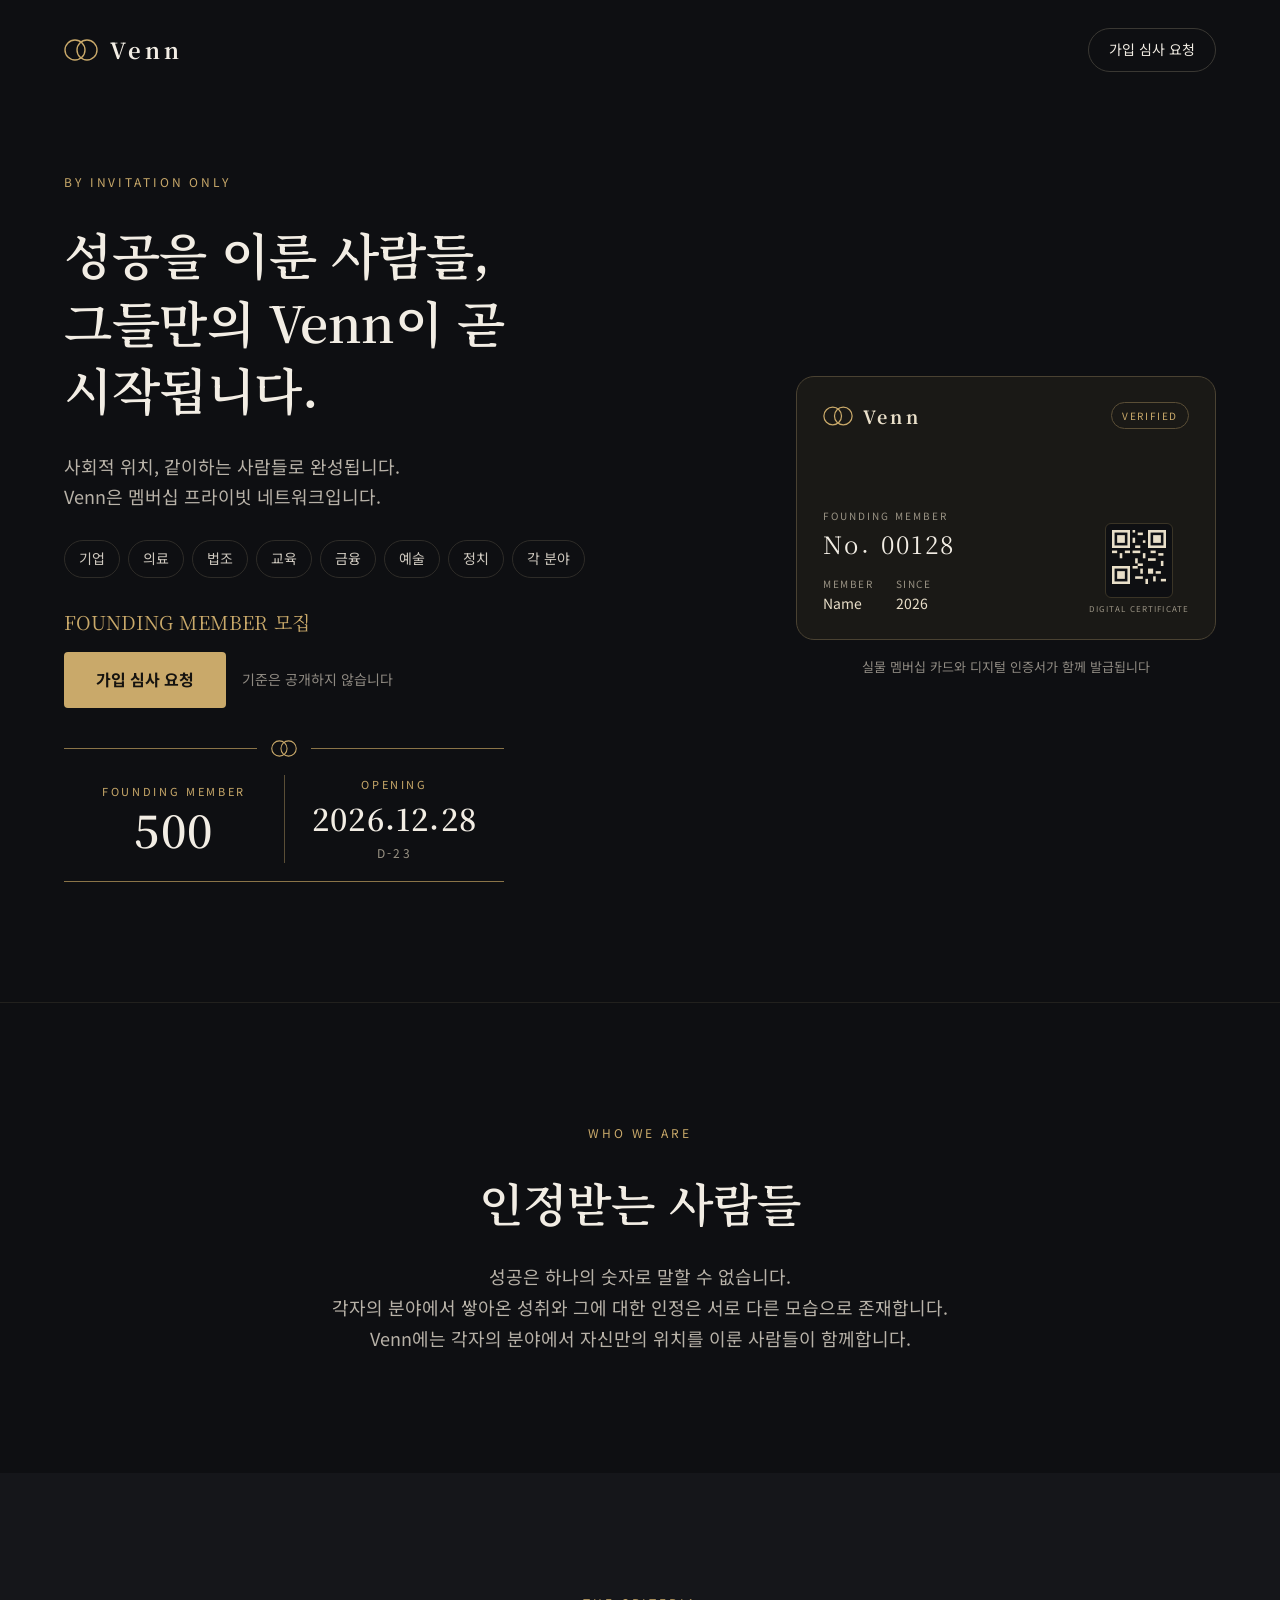
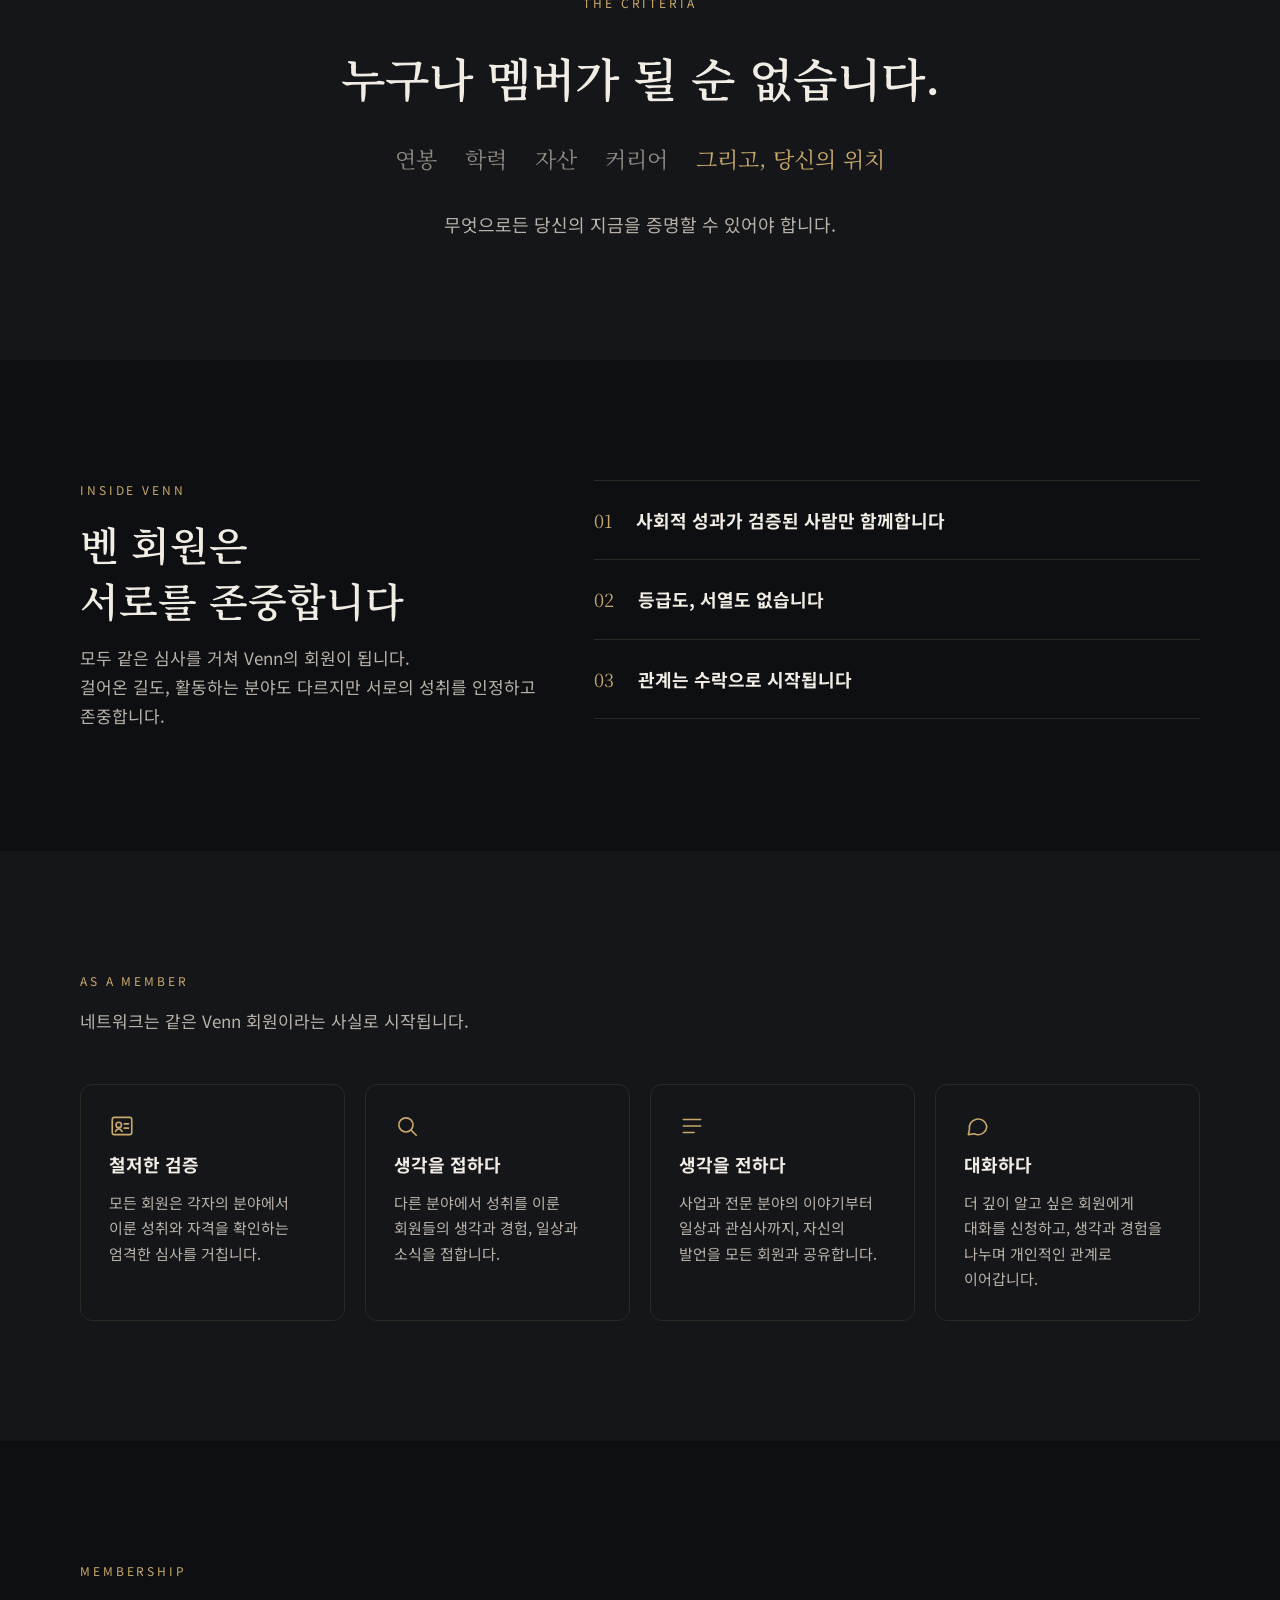
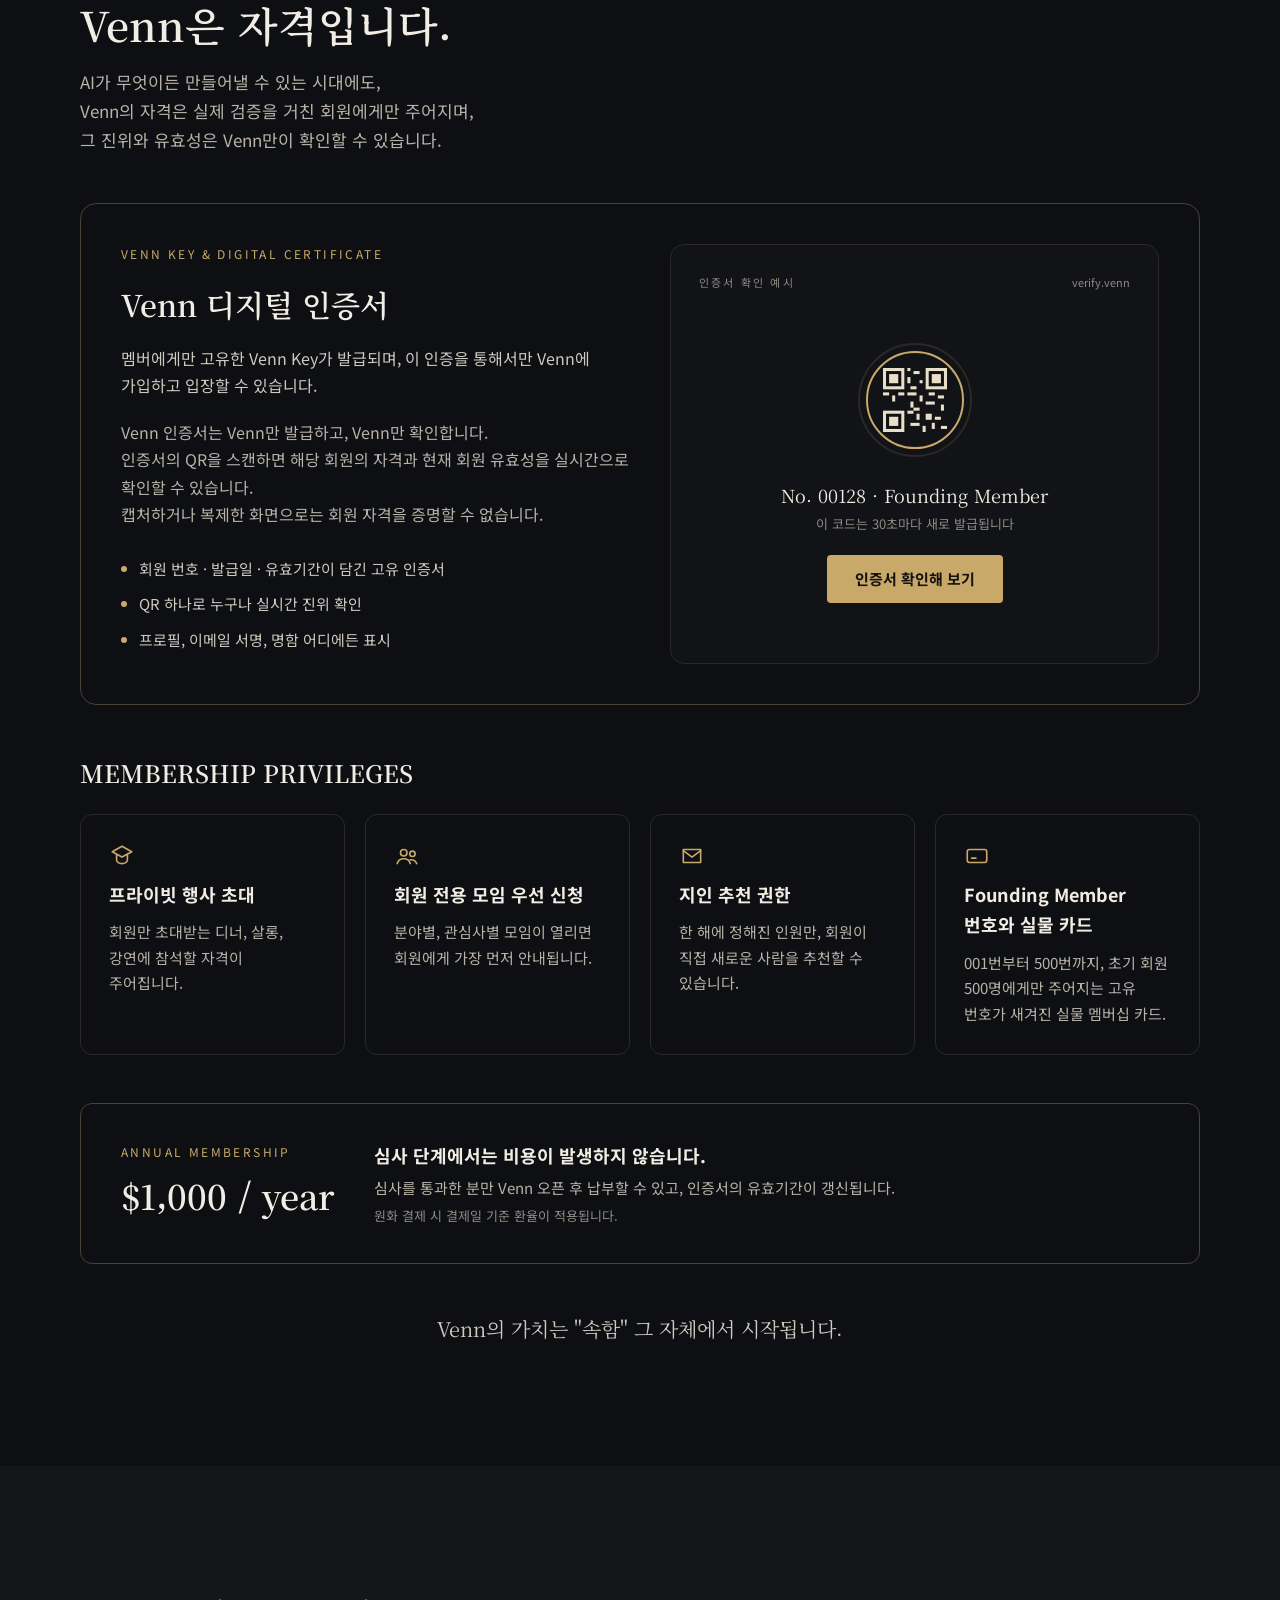
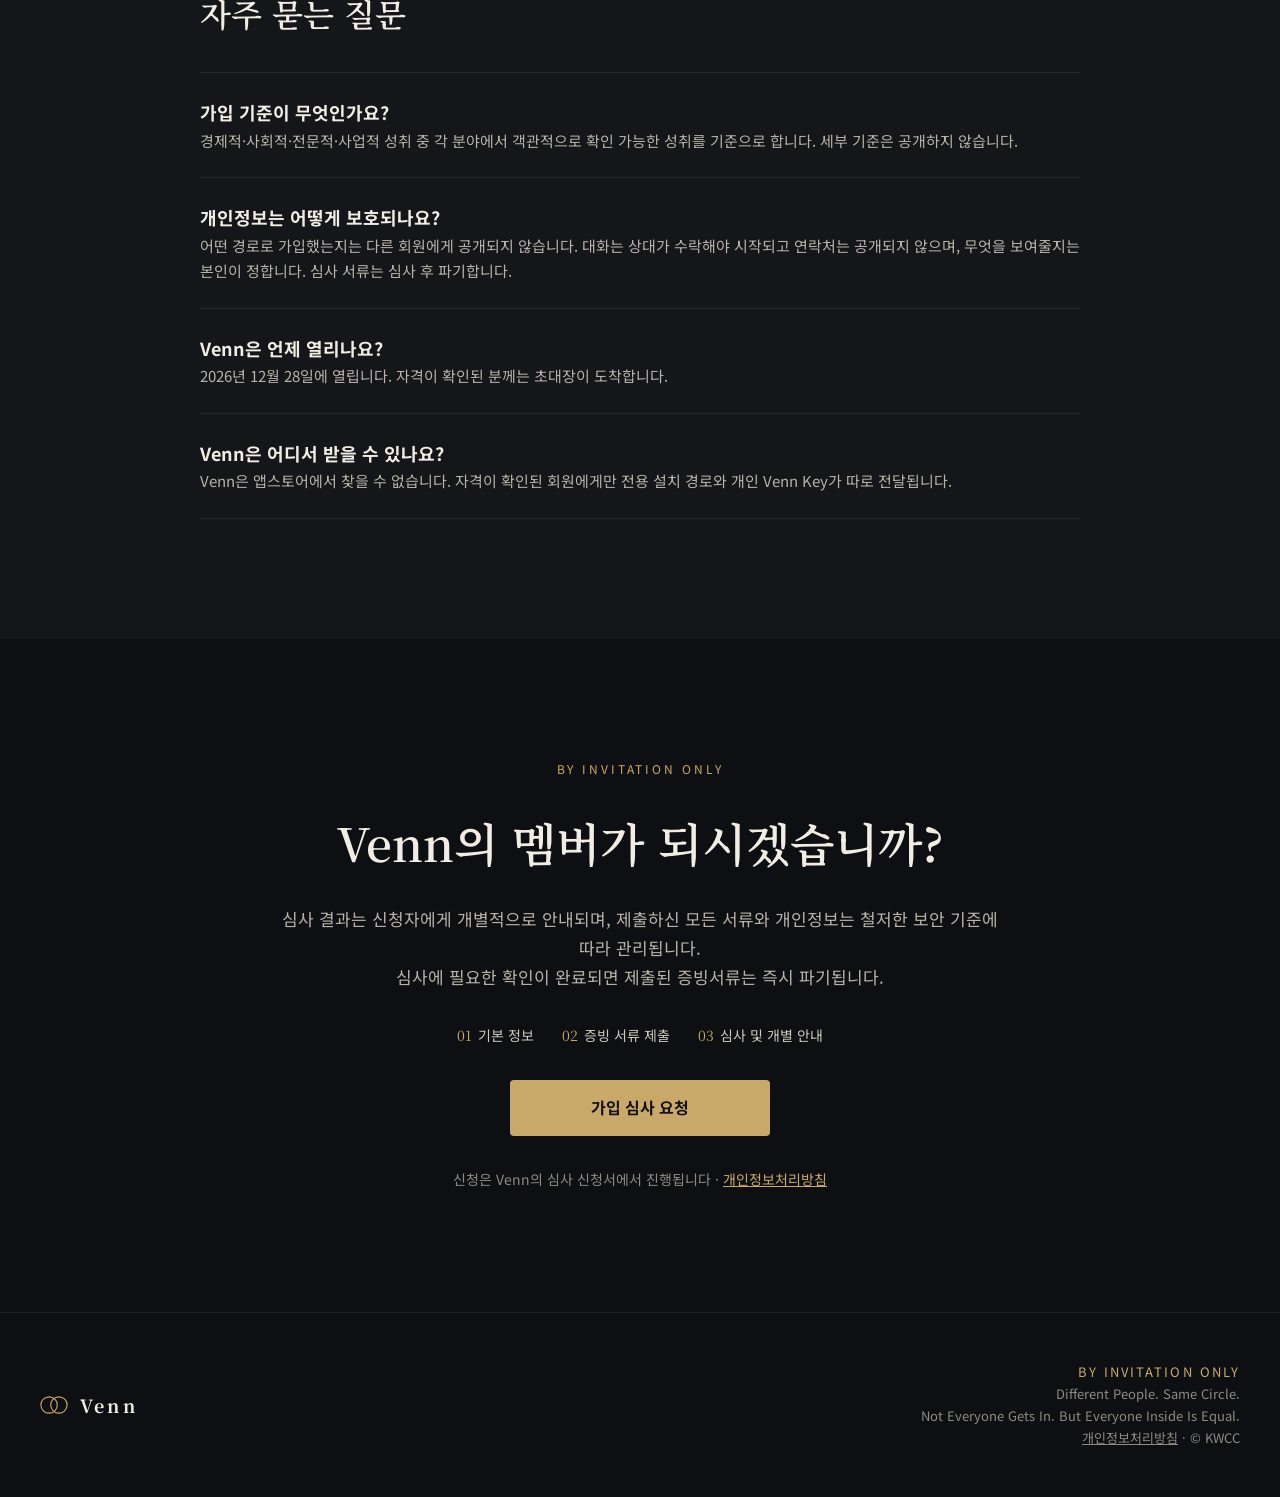
==== commit 65216c25: "분야 태그에 '각 분야' 추가 Co-Authored-By: Claude Opus 5.5 <noreply@anthropic.com> Claude-Session: https://cla" ====
--- a/index.html
+++ b/index.html
@@ -37,7 +37,7 @@
     <div class="eyebrow">BY INVITATION ONLY</div>
     <h1>성공을 이룬 사람들,<br>그들만의 Venn이 곧 시작됩니다.</h1>
     <p class="lead" style="max-width:560px">사회적 위치, 같이하는 사람들로 완성됩니다.<br>Venn은 멤버십 프라이빗 네트워크입니다.</p>
-    <div class="tags"><span>기업</span><span>의료</span><span>법조</span><span>교육</span><span>금융</span><span>예술</span><span>정치</span></div>
+    <div class="tags"><span>기업</span><span>의료</span><span>법조</span><span>교육</span><span>금융</span><span>예술</span><span>정치</span><span>각 분야</span></div>
     <div class="cta">
       <span class="cta-title">FOUNDING MEMBER 모집</span>
       <div class="cta-row">
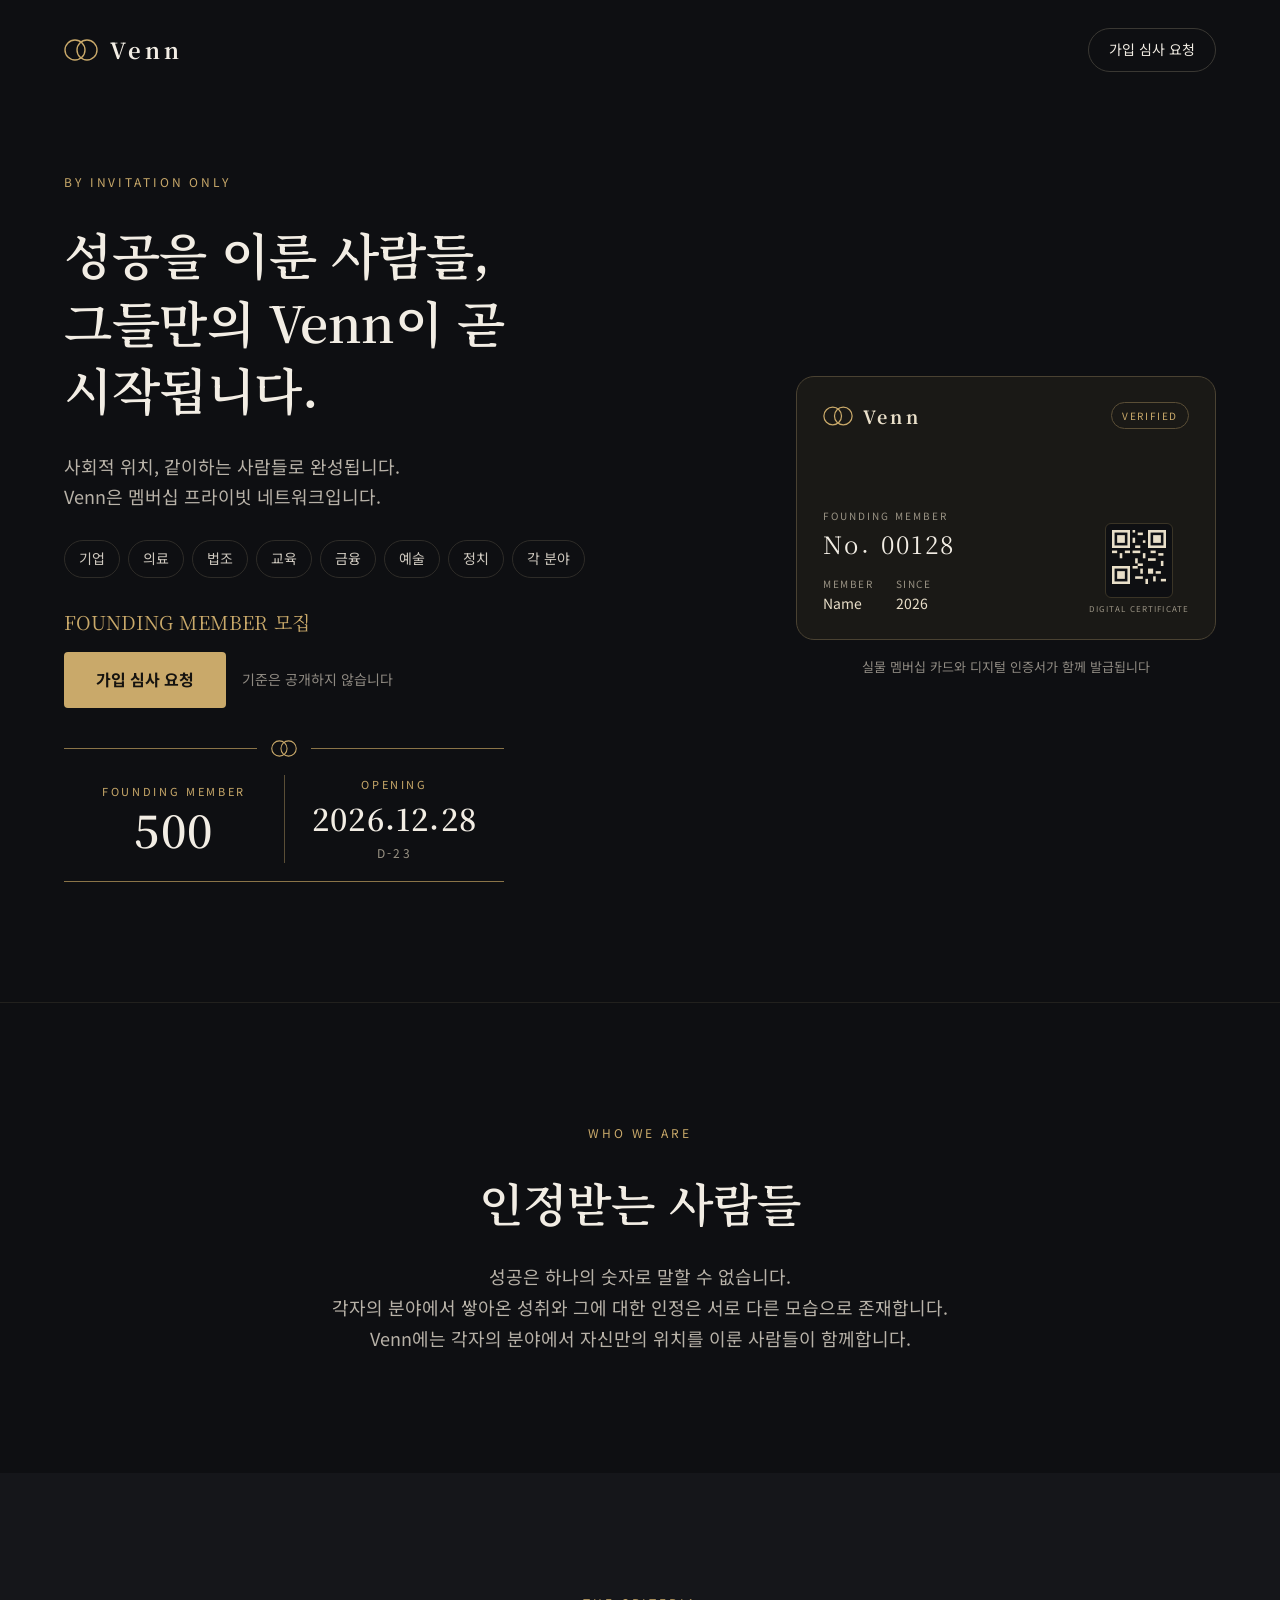
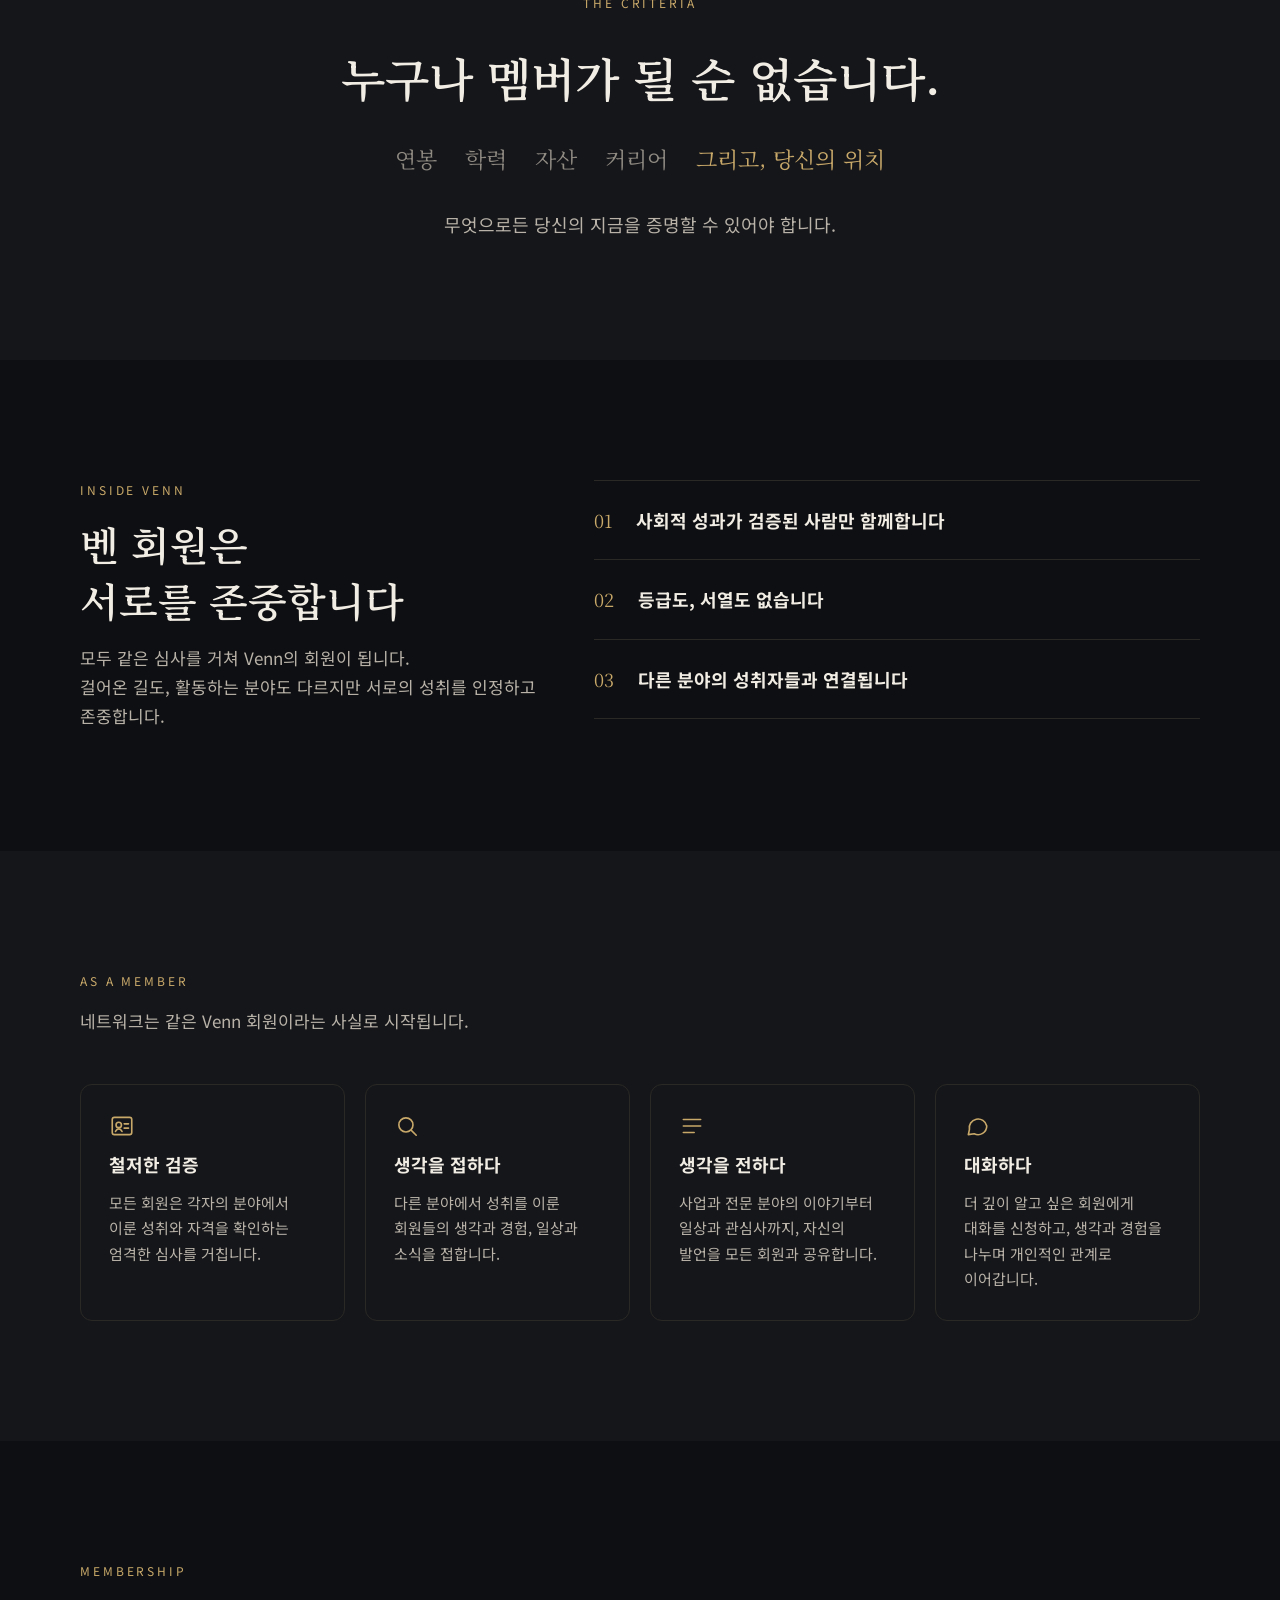
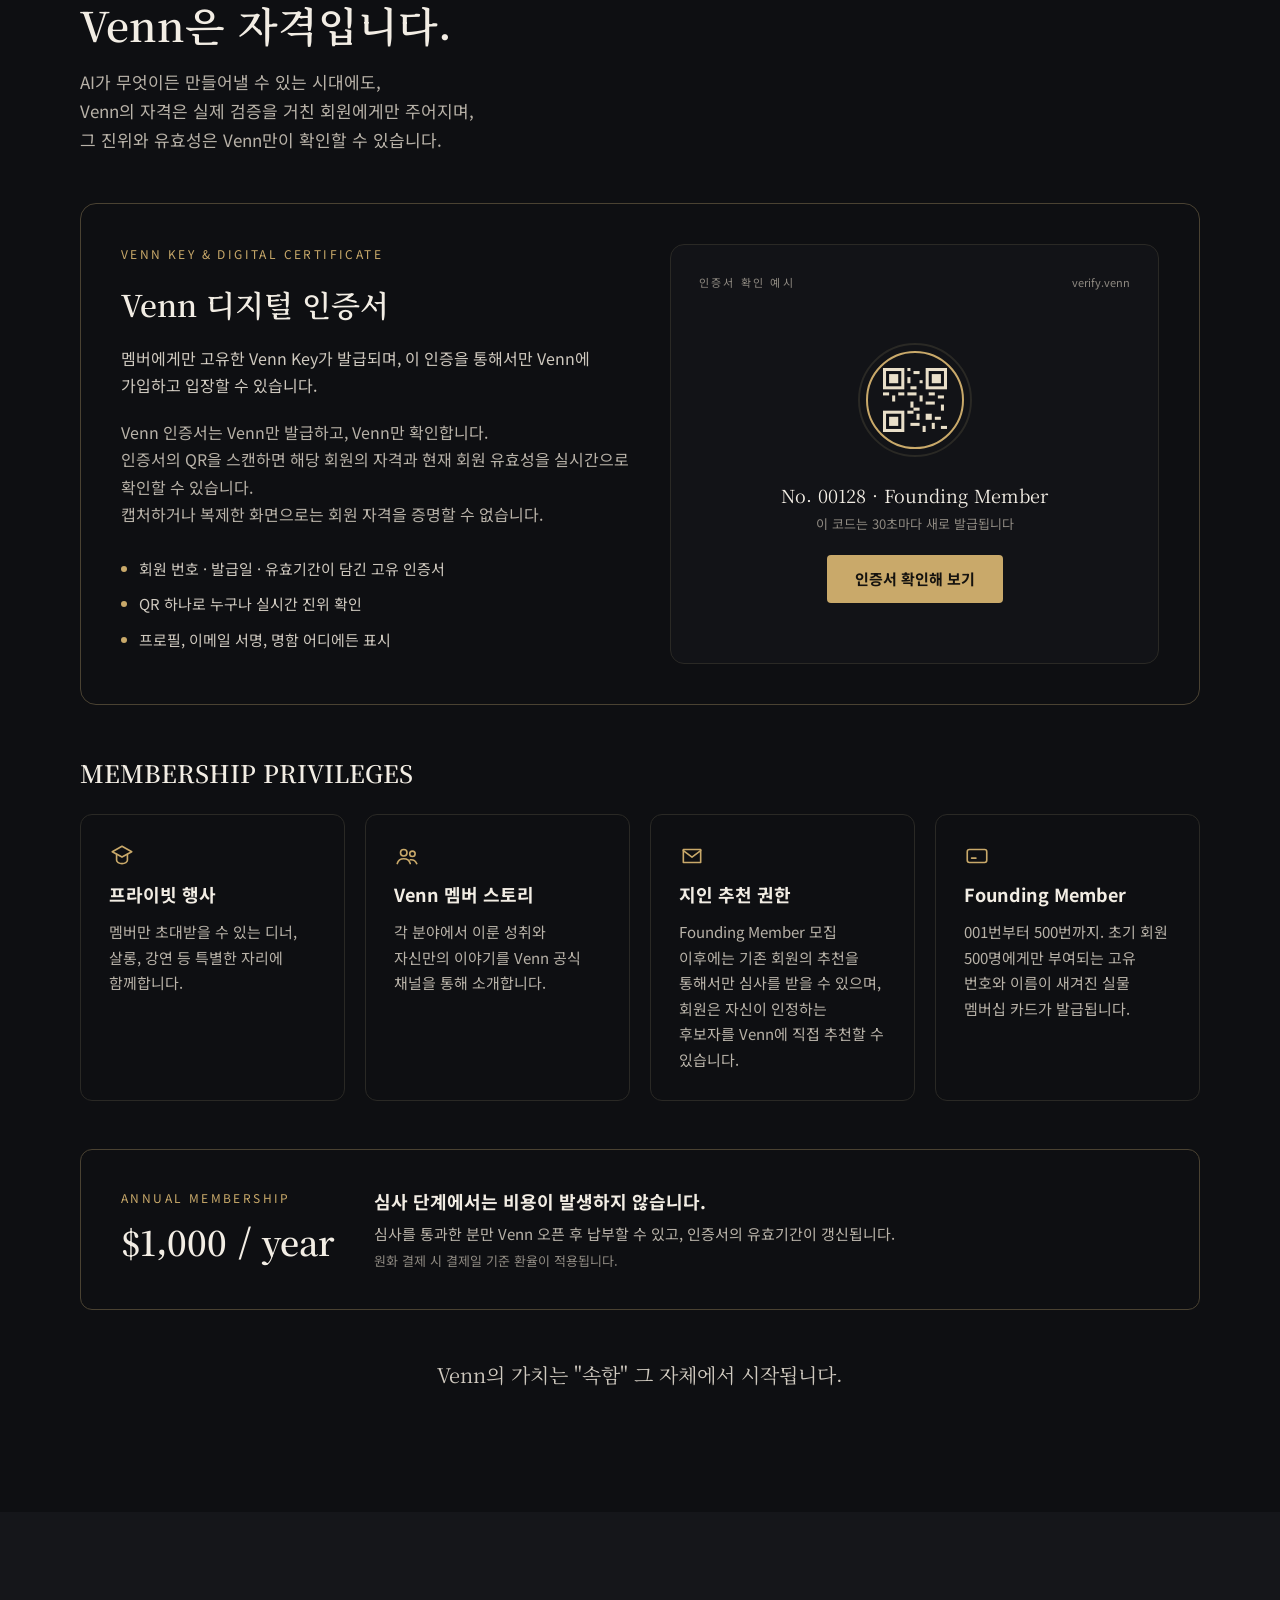
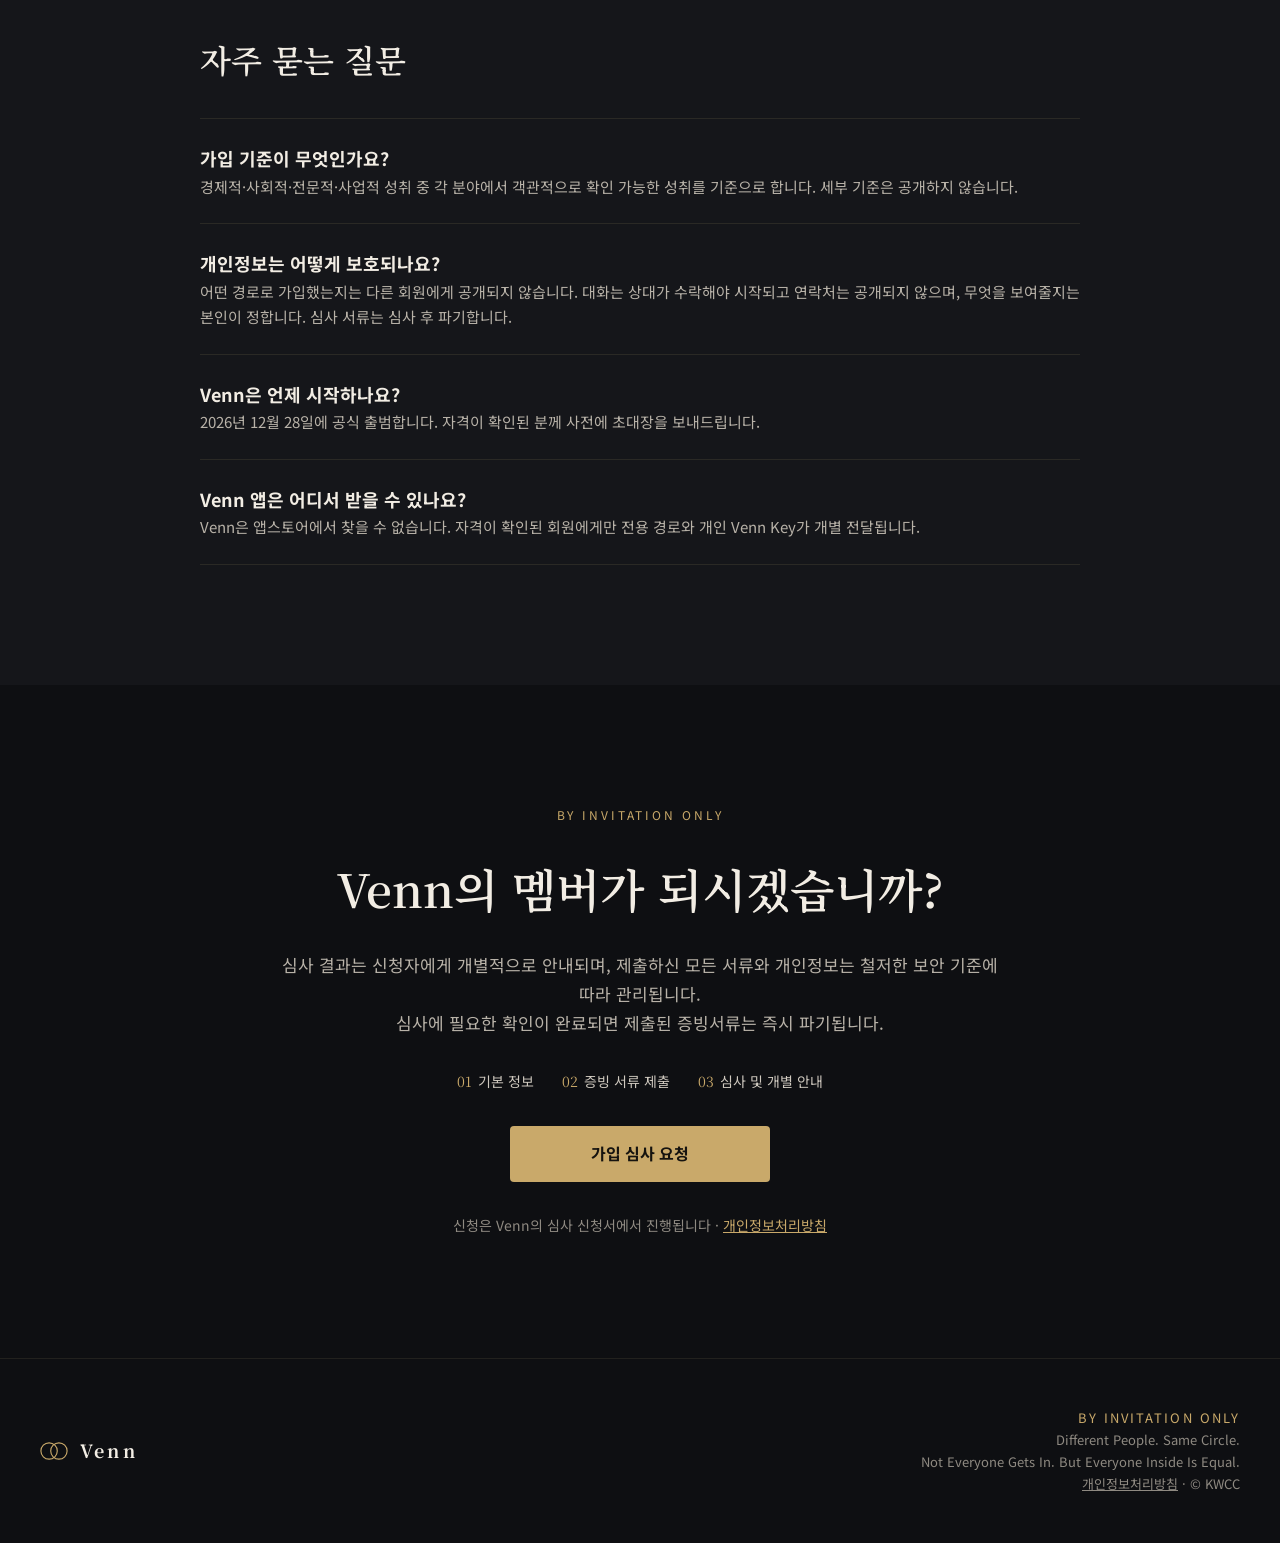
==== commit 15824cf3: "멤버십 혜택, 원칙 03, FAQ, 초대장 안내 문구 수정 Co-Authored-By: Claude Opus 5.5 <noreply@anthropic.com> Claude-Sess" ====
--- a/index.html
+++ b/index.html
@@ -108,7 +108,7 @@
     <div>
       <div class="prin"><span>01</span>사회적 성과가 검증된 사람만 함께합니다</div>
       <div class="prin"><span>02</span>등급도, 서열도 없습니다</div>
-      <div class="prin"><span>03</span>관계는 수락으로 시작됩니다</div>
+      <div class="prin"><span>03</span>다른 분야의 성취자들과 연결됩니다</div>
     </div>
   </div>
 </section>
@@ -234,23 +234,23 @@
       <div class="grid">
         <div class="fcard">
           <svg width="26" height="26" viewBox="0 0 24 24" fill="none" stroke="#C9A96A" stroke-width="1.5" stroke-linecap="round" stroke-linejoin="round" aria-hidden="true"><path d="M3 8l9-5 9 5-9 5-9-5z"/><path d="M7 10.5V16c0 1.5 2.2 3 5 3s5-1.5 5-3v-5.5"/></svg>
-          <h4>프라이빗 행사 초대</h4>
-          <p>회원만 초대받는 디너, 살롱, 강연에 참석할 자격이 주어집니다.</p>
+          <h4>프라이빗 행사</h4>
+          <p>멤버만 초대받을 수 있는 디너, 살롱, 강연 등 특별한 자리에 함께합니다.</p>
         </div>
         <div class="fcard">
           <svg width="26" height="26" viewBox="0 0 24 24" fill="none" stroke="#C9A96A" stroke-width="1.5" stroke-linecap="round" stroke-linejoin="round" aria-hidden="true"><circle cx="9" cy="9" r="3"/><circle cx="17" cy="10" r="2.5"/><path d="M3 19c.8-3 3.2-4.5 6-4.5s5.2 1.5 6 4.5M15 15.5c2.6-.3 4.8.9 6 3.5"/></svg>
-          <h4>회원 전용 모임 우선 신청</h4>
-          <p>분야별, 관심사별 모임이 열리면 회원에게 가장 먼저 안내됩니다.</p>
+          <h4>Venn 멤버 스토리</h4>
+          <p>각 분야에서 이룬 성취와 자신만의 이야기를 Venn 공식 채널을 통해 소개합니다.</p>
         </div>
         <div class="fcard">
           <svg width="26" height="26" viewBox="0 0 24 24" fill="none" stroke="#C9A96A" stroke-width="1.5" stroke-linecap="round" stroke-linejoin="round" aria-hidden="true"><path d="M4 6h16v12H4z"/><path d="M4 7l8 6 8-6"/></svg>
           <h4>지인 추천 권한</h4>
-          <p>한 해에 정해진 인원만, 회원이 직접 새로운 사람을 추천할 수 있습니다.</p>
+          <p>Founding Member 모집 이후에는 기존 회원의 추천을 통해서만 심사를 받을 수 있으며, 회원은 자신이 인정하는 후보자를 Venn에 직접 추천할 수 있습니다.</p>
         </div>
         <div class="fcard">
           <svg width="26" height="26" viewBox="0 0 24 24" fill="none" stroke="#C9A96A" stroke-width="1.5" stroke-linecap="round" stroke-linejoin="round" aria-hidden="true"><rect x="3" y="6" width="18" height="12" rx="2"/><path d="M7 14h4"/></svg>
-          <h4>Founding Member 번호와 실물 카드</h4>
-          <p>001번부터 500번까지, 초기 회원 500명에게만 주어지는 고유 번호가 새겨진 실물 멤버십 카드.</p>
+          <h4>Founding Member</h4>
+          <p>001번부터 500번까지. 초기 회원 500명에게만 부여되는 고유 번호와 이름이 새겨진 실물 멤버십 카드가 발급됩니다.</p>
         </div>
       </div>
     </div>
@@ -276,8 +276,8 @@
     <div>
       <div class="faq-item"><h3>가입 기준이 무엇인가요?</h3><p>경제적·사회적·전문적·사업적 성취 중 각 분야에서 객관적으로 확인 가능한 성취를 기준으로 합니다. 세부 기준은 공개하지 않습니다.</p></div>
       <div class="faq-item"><h3>개인정보는 어떻게 보호되나요?</h3><p>어떤 경로로 가입했는지는 다른 회원에게 공개되지 않습니다. 대화는 상대가 수락해야 시작되고 연락처는 공개되지 않으며, 무엇을 보여줄지는 본인이 정합니다. 심사 서류는 심사 후 파기합니다.</p></div>
-      <div class="faq-item"><h3>Venn은 언제 열리나요?</h3><p>2026년 12월 28일에 열립니다. 자격이 확인된 분께는 초대장이 도착합니다.</p></div>
-      <div class="faq-item"><h3>Venn은 어디서 받을 수 있나요?</h3><p>Venn은 앱스토어에서 찾을 수 없습니다. 자격이 확인된 회원에게만 전용 설치 경로와 개인 Venn Key가 따로 전달됩니다.</p></div>
+      <div class="faq-item"><h3>Venn은 언제 시작하나요?</h3><p>2026년 12월 28일에 공식 출범합니다. 자격이 확인된 분께 사전에 초대장을 보내드립니다.</p></div>
+      <div class="faq-item"><h3>Venn 앱은 어디서 받을 수 있나요?</h3><p>Venn은 앱스토어에서 찾을 수 없습니다. 자격이 확인된 회원에게만 전용 경로와 개인 Venn Key가 개별 전달됩니다.</p></div>
     </div>
   </div>
 </section>
